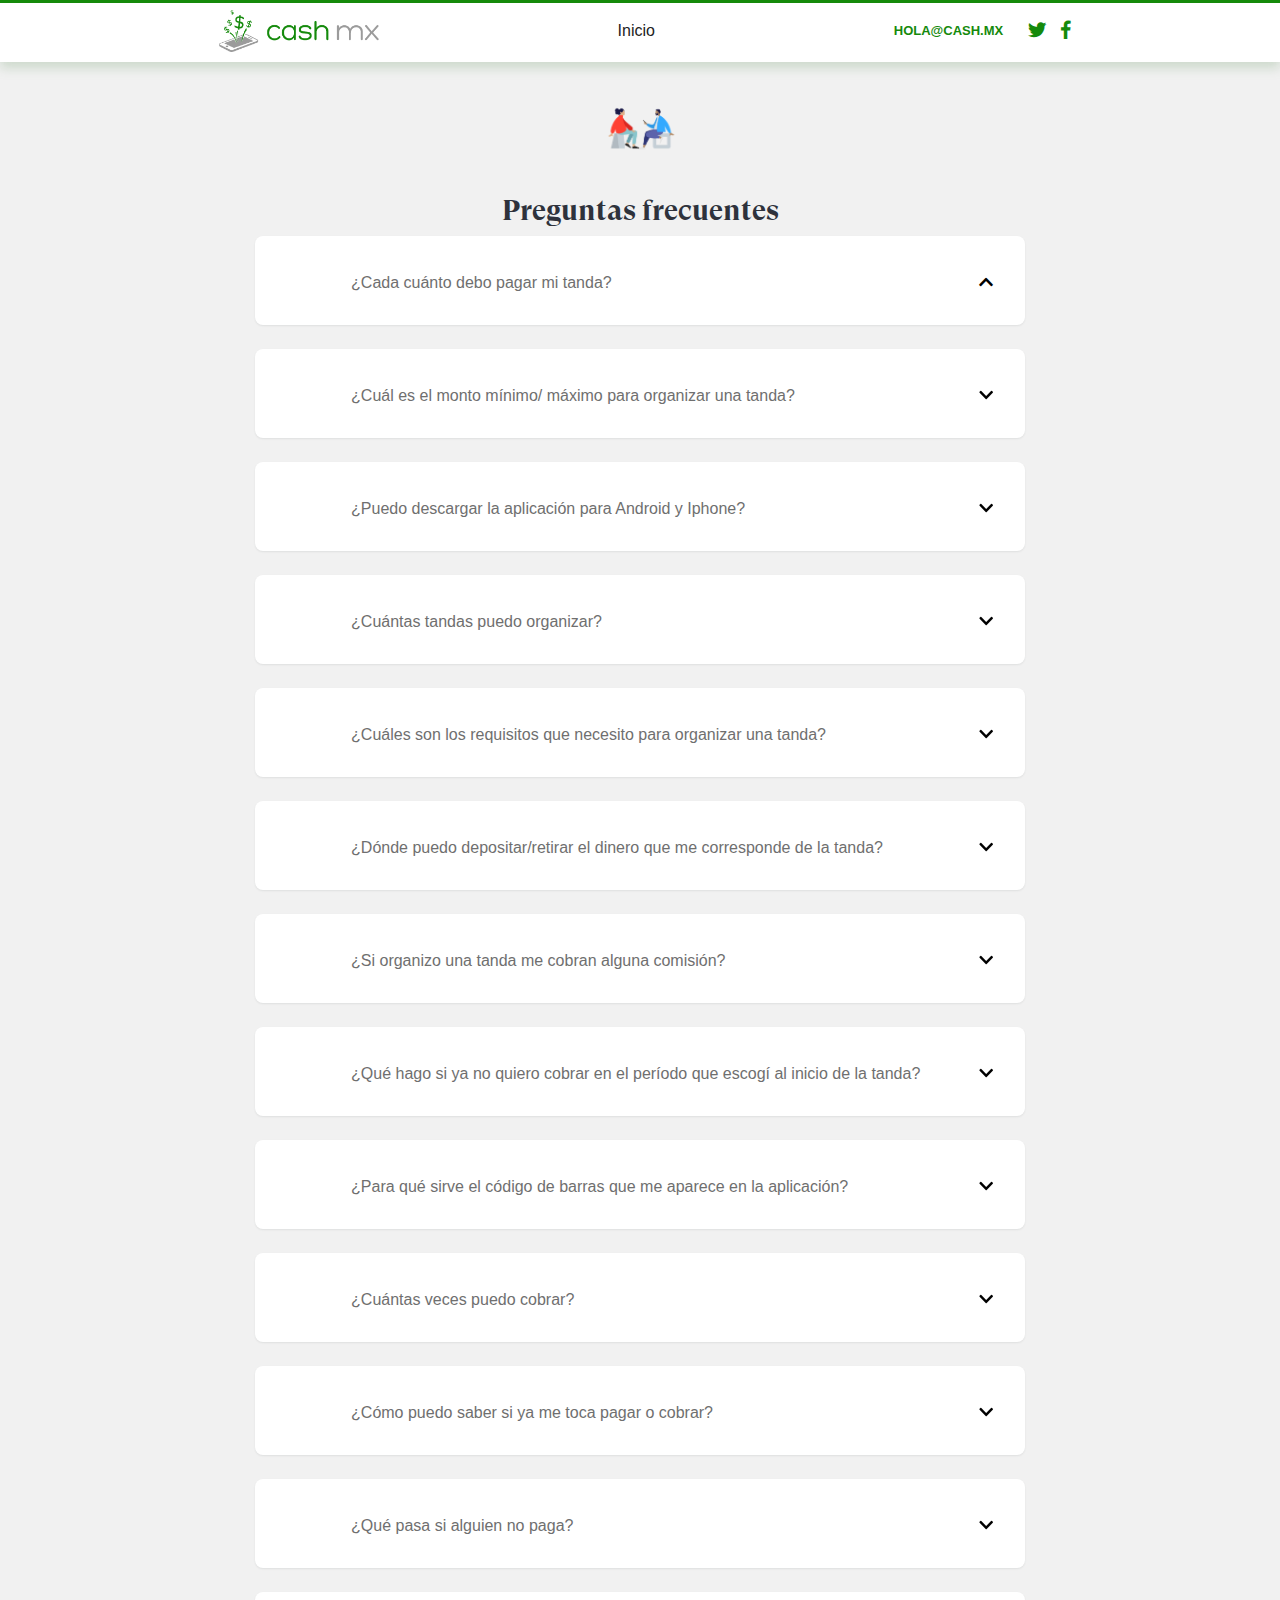
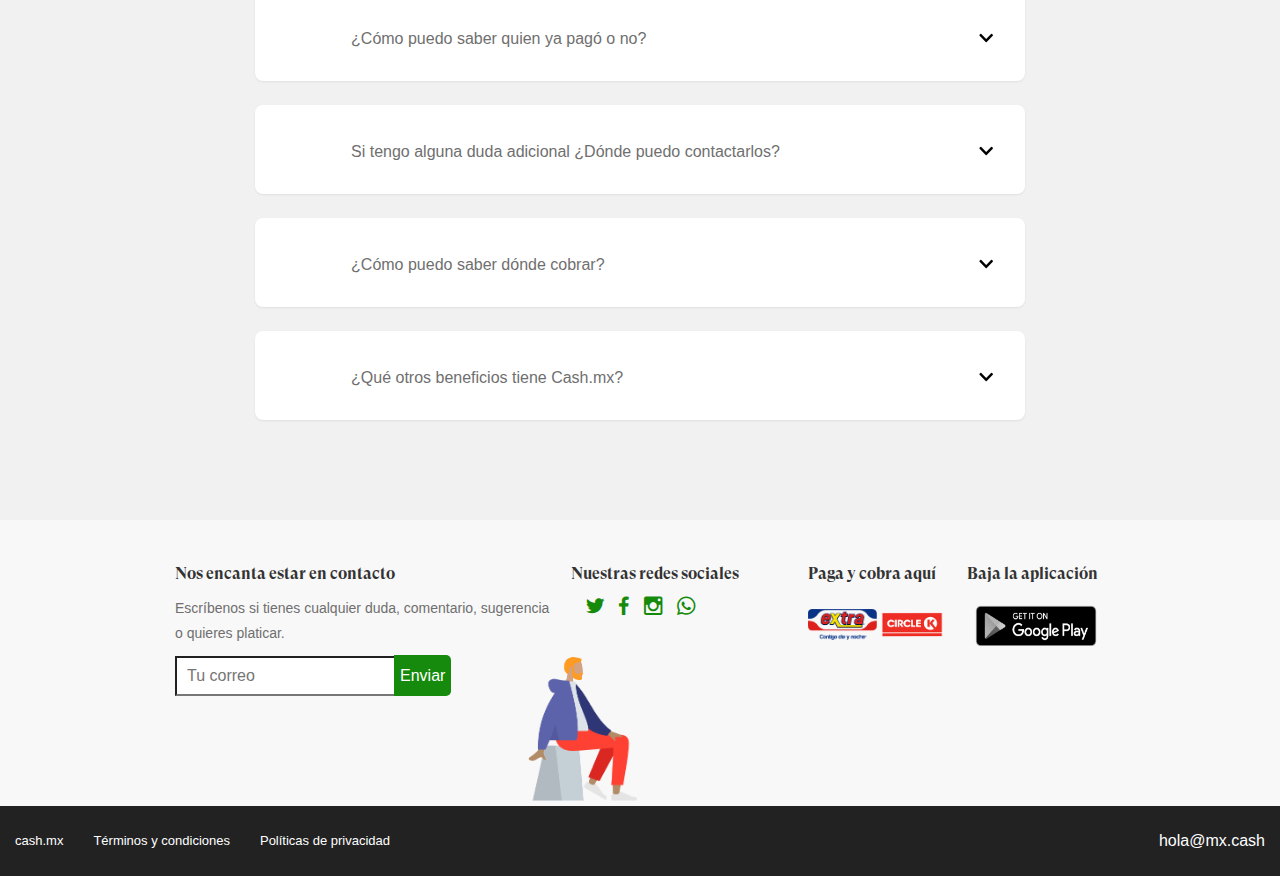
==== faqs.html @ d6054721 "Add FAQS" ====
<!DOCTYPE html>
<!--  This site was created in Webflow. http://www.webflow.com  -->
<!--  Last Published: Tue Oct 22 2019 17:46:49 GMT+0000 (UTC)  -->
<html data-wf-page="5dadfcc1bcdde121b5518901" data-wf-site="5d8e9f50464a911e9c145944">
<head>
  <meta charset="utf-8">
  <title>FAQS</title>
  <meta content="FAQS" property="og:title">
  <meta content="width=device-width, initial-scale=1" name="viewport">
  <meta content="Webflow" name="generator">
  <link href="css/normalize.css" rel="stylesheet" type="text/css">
  <link href="css/webflow.css" rel="stylesheet" type="text/css">
  <link href="css/cash-mx.webflow.css" rel="stylesheet" type="text/css">
  <script src="https://ajax.googleapis.com/ajax/libs/webfont/1.6.26/webfont.js" type="text/javascript"></script>
  <script type="text/javascript">WebFont.load({  google: {    families: ["Open Sans:300,300italic,400,400italic,600,600italic,700,700italic,800,800italic","Montserrat:100,100italic,200,200italic,300,300italic,400,400italic,500,500italic,600,600italic,700,700italic,800,800italic,900,900italic","Lato:100,100italic,300,300italic,400,400italic,700,700italic,900,900italic","Poppins:100,100italic,200,200italic,300,300italic,regular,italic,500,500italic,600,600italic,700,700italic,800,800italic,900,900italic"]  }});</script>
  <!-- [if lt IE 9]><script src="https://cdnjs.cloudflare.com/ajax/libs/html5shiv/3.7.3/html5shiv.min.js" type="text/javascript"></script><![endif] -->
  <script type="text/javascript">!function(o,c){var n=c.documentElement,t=" w-mod-";n.className+=t+"js",("ontouchstart"in o||o.DocumentTouch&&c instanceof DocumentTouch)&&(n.className+=t+"touch")}(window,document);</script>
  <link href="images/favicon.png" rel="shortcut icon" type="image/x-icon">
  <link href="images/webclip.jpg" rel="apple-touch-icon">
  <link rel="stylesheet" href="https://cdnjs.cloudflare.com/ajax/libs/font-awesome/5.8.2/css/all.css">
  <style>
/* According Arrow */
.accordion__item > .accordion-header:after {
  font-family: "Font Awesome 5 Free";
  font-weight: 900;
  font-size: 16px;
  content: "\f077";
  color: #000;
  float: right;
  position: relative;
  display: block;
  top: 2px;
  transition: .3s all;
  transform: rotate(-180deg);
  opacity: 100;
}
.accordion__item.active > .accordion-header:after {
  transform: rotate(0deg);
}
</style>
  <!--  You don't have to copy this  -->
  <link rel="stylesheet" type="text/css" href="https://cdnjs.cloudflare.com/ajax/libs/magnific-popup.js/1.1.0/magnific-popup.min.css">
</head>
<body class="body-2">
  <div data-w-id="d0ff9db2-4c7e-226f-a17c-f1de48cc2902" class="progressbar"></div>
  <div class="div-block-22">
    <div class="sombra"></div>
    <div data-collapse="medium" data-animation="default" data-duration="400" data-easing="ease-out" data-easing2="ease-out" class="navbar-3 w-nav">
      <div class="container-2 w-container">
        <div class="div-block-20"><a href="index.html" class="w-nav-brand"><img src="images/cashmx_logo.png" alt="" class="logo"><img src="images/logo_mobile.svg" alt="" class="image-22"></a>
          <div class="menu-button-2 w-nav-button">
            <div class="icon-2 w-icon-nav-menu"></div>
          </div>
        </div>
        <nav role="navigation" class="nav-menu w-nav-menu"><a href="index.html" class="nav-link-2 w-nav-link">Inicio</a></nav>
        <div class="div-block-19">
          <div class="mail_cash">hola@cash.mx</div><a href="#" class="link-4"><em class="social_navbar"></em></a><a href="#" class="link-3"><em class="social_navbar"></em></a></div>
      </div>
    </div>
  </div>
  <div class="section01 grey-section">
    <div class="section-header-wrapper"><img src="images/amigos.png" width="80" alt="" class="graphicowls-logo">
      <h2 class="section-header">Preguntas frecuentes</h2>
    </div>
    <div class="faq-wrapper-2 w-container">
      <div data-ix="fade-up-1" class="accordion-2 js-accordion">
        <div class="accordion__item js-accordion-item active">
          <div class="accordion-header js-accordion-header"><img src="https://uploads-ssl.webflow.com/5dae0052ae1d9c026bd85ba7/5dae0052ae1d9c0aecd85bbe_discuss-issue.svg" alt="" class="accordion_item-image">
            <h5 class="question-text">¿Cada cuánto debo pagar mi tanda?</h5>
          </div>
          <div data-ix="hide-on-load" class="accordion-body js-accordion-body">
            <div class="accordion-body__contents">Dependiendo el período que elijas ya sea semanal, quincenal o mensual</div>
          </div>
        </div>
        <div class="accordion__item js-accordion-item">
          <div class="accordion-header js-accordion-header"><img src="https://uploads-ssl.webflow.com/5dae0052ae1d9c026bd85ba7/5dae0052ae1d9c0aecd85bbe_discuss-issue.svg" alt="" class="accordion_item-image">
            <h5 class="question-text">¿Cuál es el monto mínimo/ máximo para organizar una tanda?</h5>
          </div>
          <div data-ix="hide-on-load" class="accordion-body js-accordion-body">
            <div class="accordion-body__contents">Las tandas pueden ser desde 50 hasta 1000 pesos por cada aportación de cada persona.</div>
          </div>
        </div>
        <div class="accordion__item js-accordion-item">
          <div class="accordion-header js-accordion-header"><img src="https://uploads-ssl.webflow.com/5dae0052ae1d9c026bd85ba7/5dae0052ae1d9c0aecd85bbe_discuss-issue.svg" alt="" class="accordion_item-image">
            <h5 class="question-text">¿Puedo descargar la aplicación para Android y Iphone?</h5>
          </div>
          <div data-ix="hide-on-load" class="accordion-body js-accordion-body">
            <div class="accordion-body__contents">La aplicación únicamente está disponible para el Sistema operativo Android.</div>
          </div>
        </div>
        <div class="accordion__item js-accordion-item">
          <div class="accordion-header js-accordion-header"><img src="https://uploads-ssl.webflow.com/5dae0052ae1d9c026bd85ba7/5dae0052ae1d9c0aecd85bbe_discuss-issue.svg" alt="" class="accordion_item-image">
            <h5 class="question-text">¿Cuántas tandas puedo organizar?</h5>
          </div>
          <div data-ix="hide-on-load" class="accordion-body js-accordion-body">
            <div class="accordion-body__contents">Cada usuario puede estar activo hasta en 3 tandas al mismo tiempo. Cuando acabes una, puedes empezar otra.</div>
          </div>
        </div>
        <div class="accordion__item js-accordion-item">
          <div class="accordion-header js-accordion-header"><img src="https://uploads-ssl.webflow.com/5dae0052ae1d9c026bd85ba7/5dae0052ae1d9c0aecd85bbe_discuss-issue.svg" alt="" class="accordion_item-image">
            <h5 class="question-text">¿Cuáles son los requisitos que necesito para organizar una tanda?</h5>
          </div>
          <div data-ix="hide-on-load" class="accordion-body js-accordion-body">
            <div class="accordion-body__contents">Tener un teléfono Android inteligente con contraseña y cámara Haber descargado la aplicación.Contar con credencial para votar vigente </div>
          </div>
        </div>
        <div class="accordion__item js-accordion-item">
          <div class="accordion-header js-accordion-header"><img src="https://uploads-ssl.webflow.com/5dae0052ae1d9c026bd85ba7/5dae0052ae1d9c0aecd85bbe_discuss-issue.svg" alt="" class="accordion_item-image">
            <h5 class="question-text">¿Dónde puedo depositar/retirar el dinero que me corresponde de la tanda?</h5>
          </div>
          <div data-ix="hide-on-load" class="accordion-body js-accordion-body">
            <div class="accordion-body__contents">Lo puedes realizar en cualquiera de las tiendas de Circulo K o Extra.</div>
          </div>
        </div>
        <div class="accordion__item js-accordion-item">
          <div class="accordion-header js-accordion-header"><img src="https://uploads-ssl.webflow.com/5dae0052ae1d9c026bd85ba7/5dae0052ae1d9c0aecd85bbe_discuss-issue.svg" alt="" class="accordion_item-image">
            <h5 class="question-text">¿Si organizo una tanda me cobran alguna comisión?</h5>
          </div>
          <div data-ix="hide-on-load" class="accordion-body js-accordion-body">
            <div class="w-layout-grid grid">
              <div><strong>Número de TANDA Organizada a través de CASH. MX</strong> </div>
              <div><strong>Número de Usuarios</strong> <br></div>
              <div><strong>Aportación por Cliente</strong></div>
              <div><strong>Contraprestación SFPT</strong> </div>
              <div class="text-block-5">Primera <br></div>
              <div class="text-block-8">3 hasta 10 personas <br></div>
              <div>$50-$1000 <br></div>
              <div>Gratis <br></div>
              <div>Apartir de la segunda</div>
              <div class="text-block-8">3 hasta 4 personas <br></div>
              <div>$50-$1000 <br></div>
              <div>Gratis <br></div>
              <div> </div>
              <div class="text-block-8">5 hasta 10 personas <br></div>
              <div>$750-$1000 <br></div>
              <div>0.75% <br></div>
              <div> </div>
              <div class="text-block-8">5 hasta 10 personas <br></div>
              <div>$250-$700  <br></div>
              <div>1% <br></div>
              <div> </div>
              <div class="text-block-8">5 hasta 10 personas <br></div>
              <div>$50-$200 <br></div>
              <div>1.50% <br></div>
            </div>
          </div>
        </div>
        <div class="accordion__item js-accordion-item">
          <div class="accordion-header js-accordion-header"><img src="https://uploads-ssl.webflow.com/5dae0052ae1d9c026bd85ba7/5dae0052ae1d9c0aecd85bbe_discuss-issue.svg" alt="" class="accordion_item-image">
            <h5 class="question-text">¿Qué hago si ya no quiero cobrar en el período que escogí al inicio de la tanda?</h5>
          </div>
          <div data-ix="hide-on-load" class="accordion-body js-accordion-body">
            <div class="accordion-body__contents">No te preocupes, puedes pedir un intercambio de periodos entre los participantes de tu tanda.</div>
          </div>
        </div>
        <div class="accordion__item js-accordion-item">
          <div class="accordion-header js-accordion-header"><img src="https://uploads-ssl.webflow.com/5dae0052ae1d9c026bd85ba7/5dae0052ae1d9c0aecd85bbe_discuss-issue.svg" alt="" class="accordion_item-image">
            <h5 class="question-text">¿Para qué sirve el código de barras que me aparece en la aplicación?</h5>
          </div>
          <div data-ix="hide-on-load" class="accordion-body js-accordion-body">
            <div class="accordion-body__contents">Ese código lo tienes que presentar en las sucursales de las Tiendas Circulo K o Extra, para que puedas cobrar o depositar a la tanda ya que de lo contrario no podremos registrar la operación.</div>
          </div>
        </div>
        <div class="accordion__item js-accordion-item">
          <div class="accordion-header js-accordion-header"><img src="https://uploads-ssl.webflow.com/5dae0052ae1d9c026bd85ba7/5dae0052ae1d9c0aecd85bbe_discuss-issue.svg" alt="" class="accordion_item-image">
            <h5 class="question-text">¿Cuántas veces puedo cobrar?</h5>
          </div>
          <div data-ix="hide-on-load" class="accordion-body js-accordion-body">
            <div class="accordion-body__contents">El código de barras que te proporcionamos solamente puede ser cobrado una vez.</div>
          </div>
        </div>
        <div class="accordion__item js-accordion-item">
          <div class="accordion-header js-accordion-header"><img src="https://uploads-ssl.webflow.com/5dae0052ae1d9c026bd85ba7/5dae0052ae1d9c0aecd85bbe_discuss-issue.svg" alt="" class="accordion_item-image">
            <h5 class="question-text">¿Cómo puedo saber si ya me toca pagar o cobrar?</h5>
          </div>
          <div data-ix="hide-on-load" class="accordion-body js-accordion-body">
            <div class="accordion-body__contents">La aplicación te enviará una notificación cada vez que te toque pagar o cobrar y además te llegará un mensaje de texto como recordatorio al número de teléfono que registraste con nosotros.</div>
          </div>
        </div>
        <div class="accordion__item js-accordion-item">
          <div class="accordion-header js-accordion-header"><img src="https://uploads-ssl.webflow.com/5dae0052ae1d9c026bd85ba7/5dae0052ae1d9c0aecd85bbe_discuss-issue.svg" alt="" class="accordion_item-image">
            <h5 class="question-text">¿Qué pasa si alguien no paga?</h5>
          </div>
          <div data-ix="hide-on-load" class="accordion-body js-accordion-body">
            <div class="accordion-body__contents">Como en una tanda tradicional, el tandero/organizador debe realizar el pago y después cobrarle a la persona directamente</div>
          </div>
        </div>
        <div class="accordion__item js-accordion-item">
          <div class="accordion-header js-accordion-header"><img src="https://uploads-ssl.webflow.com/5dae0052ae1d9c026bd85ba7/5dae0052ae1d9c0aecd85bbe_discuss-issue.svg" alt="" class="accordion_item-image">
            <h5 class="question-text">¿Cómo puedo saber quien ya pagó o no?</h5>
          </div>
          <div data-ix="hide-on-load" class="accordion-body js-accordion-body">
            <div class="accordion-body__contents">Dentro de la aplicación hay una ventana en donde puedes ver el estatus de cada uno de los participantes. </div>
          </div>
        </div>
        <div class="accordion__item js-accordion-item">
          <div class="accordion-header js-accordion-header"><img src="https://uploads-ssl.webflow.com/5dae0052ae1d9c026bd85ba7/5dae0052ae1d9c0aecd85bbe_discuss-issue.svg" alt="" class="accordion_item-image">
            <h5 class="question-text">Si tengo alguna duda adicional ¿Dónde puedo contactarlos?</h5>
          </div>
          <div data-ix="hide-on-load" class="accordion-body js-accordion-body">
            <div class="accordion-body__contents">Puedes escribirnos un correo a <a href="mailto:hola@mx.cash">hola@mx.cash</a></div>
          </div>
        </div>
        <div class="accordion__item js-accordion-item">
          <div class="accordion-header js-accordion-header"><img src="https://uploads-ssl.webflow.com/5dae0052ae1d9c026bd85ba7/5dae0052ae1d9c0aecd85bbe_discuss-issue.svg" alt="" class="accordion_item-image">
            <h5 class="question-text">¿Cómo puedo saber dónde cobrar?</h5>
          </div>
          <div data-ix="hide-on-load" class="accordion-body js-accordion-body">
            <div class="accordion-body__contents">Dentro de tu aplicación te damos la opción de localizar la tienda Círculo K o Extra más cercana a tu ubicación.</div>
          </div>
        </div>
        <div class="accordion__item js-accordion-item">
          <div class="accordion-header js-accordion-header"><img src="https://uploads-ssl.webflow.com/5dae0052ae1d9c026bd85ba7/5dae0052ae1d9c0aecd85bbe_discuss-issue.svg" alt="" class="accordion_item-image">
            <h5 class="question-text">¿Qué otros beneficios tiene Cash.mx?</h5>
          </div>
          <div data-ix="hide-on-load" class="accordion-body js-accordion-body">
            <div class="accordion-body__contents">A través de cash tienes juegos y misiones para hacer las tandas más divertidas, tienes una sección para aprender sobre finanzas y resolver tus deudas y puedes generar una calificación de buen uso.</div>
          </div>
        </div>
      </div>
    </div>
  </div>
  <div class="section-2"><img src="images/sentado.png" alt="" class="image-25">
    <div class="div-block-15">
      <div class="columns-5 w-row">
        <div class="column-15 w-col w-col-5 w-col-stack">
          <h4>Nos encanta estar en contacto</h4>
          <div class="text-block-3 grey_text">Escríbenos si tienes cualquier duda, comentario, sugerencia o quieres platicar.</div>
          <div class="form-block margin_auto w-form">
            <form id="email-form" name="email-form" data-name="Email Form" class="form"><input type="text" class="text-field w-input" maxlength="256" name="name-2" data-name="Name 2" placeholder="tu correo" id="name-2"><input type="submit" value="Enviar" data-wait="Please wait..." class="submit-button w-button"></form>
            <div class="w-form-done">
              <div>Thank you! Your submission has been received!</div>
            </div>
            <div class="w-form-fail">
              <div>Oops! Something went wrong while submitting the form.</div>
            </div>
          </div>
          <div class="html-embed w-embed">
            <form method="post" action="https://formbucket.com/f/buk_UvKdYqu8DCJ24txii3dFoazu">
              <input type="email" name="email" placeholder="Tu correo" required="">
              <input class="button" type="submit" value="Enviar">
            </form>
            <style>
button, input[type="submit"], input[type="reset"] {
-webkit-appearance: none;
	background: none;
	color: inherit;
	border: none;
	font: inherit;
	outline: inherit;
}
input[type="email"] {
-webkit-appearance: none;
    height: 40px;
    margin: 10px 0;
    padding-left: 10px;
}
form {
    display: flex !important;
    align-items: center;
}
form .button {
    height: 41px;
    width: 72px;
    margin-left: -4px;
    color: white;
    background: #158a0c;
    border-bottom-right-radius: 5px;
    border-top-right-radius: 5px;
}
</style>
          </div>
        </div>
        <div class="w-col w-col-3 w-col-stack">
          <h4>Nuestras redes sociales</h4><a href="https://twitter.com/cashmx1" class="link-4"><em class="social_navbar"></em></a><a href="https://www.facebook.com/Cashmx-1754180261332788/" class="link-3"><em class="social_navbar"></em></a><a href="https://www.instagram.com/cash.mx/" class="link-3"><em class="social_navbar"></em></a><a href="https://api.whatsapp.com/send?phone=525526741644" class="link-3"><em class="social_navbar"></em></a></div>
        <div class="w-col w-col-2 w-col-stack">
          <h4>Paga y cobra aquí</h4>
          <div class="div-block-14">
            <div class="pagaycobra"><img src="images/component-10.png" alt="" class="image-30"></div>
            <div class="pagaycobra"><img src="images/component-11.png" alt=""></div>
          </div>
        </div>
        <div class="w-col w-col-2 w-col-stack">
          <h4>Baja la aplicación</h4><img src="images/en_badge_web_generic.png" srcset="images/en_badge_web_generic-p-500.png 500w, images/en_badge_web_generic.png 646w" sizes="(max-width: 479px) 100vw, (max-width: 991px) 155.03125px, 138.328125px" alt="" class="image-3"></div>
      </div>
    </div>
    <div class="div-block-10">
      <div class="div-block-8">
        <div class="text-block-2 bottombar">cash.mx</div>
        <a href="terminos-y-condiciones.html" class="link-block w-inline-block">
          <div class="text-block-11">Términos y condiciones</div>
        </a>
        <a href="politicas-de-privacidad.html" class="link-block w-inline-block">
          <div class="text-block-11">Políticas de privacidad</div>
        </a>
      </div>
      <div class="div-block-9">
        <div class="bottombar"><a href="mailto:hola@mx.cash" class="white_font">hola@mx.cash</a></div>
      </div>
    </div>
  </div>
  <script src="https://d3e54v103j8qbb.cloudfront.net/js/jquery-3.4.1.min.220afd743d.js" type="text/javascript" integrity="sha256-CSXorXvZcTkaix6Yvo6HppcZGetbYMGWSFlBw8HfCJo=" crossorigin="anonymous"></script>
  <script src="js/webflow.js" type="text/javascript"></script>
  <!-- [if lte IE 9]><script src="https://cdnjs.cloudflare.com/ajax/libs/placeholders/3.0.2/placeholders.min.js"></script><![endif] -->
  <script>
var accordion = (function(){
  var $accordion = $('.js-accordion');
  var $accordion_header = $accordion.find('.js-accordion-header');
  var $accordion_item = $('.js-accordion-item');
  // default settings 
  var settings = {
    // animation speed
    speed: 400,
    // close all other accordion items if true
    oneOpen: false
  };
  return {
    // pass configurable object literal
    init: function($settings) {
      $accordion_header.on('click', function() {
        accordion.toggle($(this));
      });
      $.extend(settings, $settings); 
      // ensure only one accordion is active if oneOpen is true
      if(settings.oneOpen && $('.js-accordion-item.active').length > 1) {
        $('.js-accordion-item.active:not(:first)').removeClass('active');
      }
      // reveal the active accordion bodies
      $('.js-accordion-item.active').find('> .js-accordion-body').show();
    },
    toggle: function($this) {
      if(settings.oneOpen && $this[0] != $this.closest('.js-accordion').find('> .js-accordion-item.active > .js-accordion-header')[0]) {
        $this.closest('.js-accordion')
               .find('> .js-accordion-item') 
               .removeClass('active')
               .find('.js-accordion-body')
               .slideUp()
      }
      // show/hide the clicked accordion item
      $this.closest('.js-accordion-item').toggleClass('active');
      $this.next().stop().slideToggle(settings.speed);
    }
  }
})();
$(document).ready(function(){
  accordion.init({ speed: 300, oneOpen: true });
});
</script>
  <!--  You don't have to copy this  -->
  <script type="text/javascript" src="https://cdnjs.cloudflare.com/ajax/libs/magnific-popup.js/1.1.0/jquery.magnific-popup.min.js"></script>
  <script>
$('.video').magnificPopup({
	type: 'iframe'        
});
</script>
</body>
</html>
---- css/webflow.css ----
@font-face {
  font-family: 'webflow-icons';
  src: url("[data-uri]") format('truetype');
  font-weight: normal;
  font-style: normal;
}
[class^="w-icon-"],
[class*=" w-icon-"] {
  /* use !important to prevent issues with browser extensions that change fonts */
  font-family: 'webflow-icons' !important;
  speak: none;
  font-style: normal;
  font-weight: normal;
  font-variant: normal;
  text-transform: none;
  line-height: 1;
  /* Better Font Rendering =========== */
  -webkit-font-smoothing: antialiased;
  -moz-osx-font-smoothing: grayscale;
}
.w-icon-slider-right:before {
  content: "\e600";
}
.w-icon-slider-left:before {
  content: "\e601";
}
.w-icon-nav-menu:before {
  content: "\e602";
}
.w-icon-arrow-down:before,
.w-icon-dropdown-toggle:before {
  content: "\e603";
}
.w-icon-file-upload-remove:before {
  content: "\e900";
}
.w-icon-file-upload-icon:before {
  content: "\e903";
}
* {
  -webkit-box-sizing: border-box;
  -moz-box-sizing: border-box;
  box-sizing: border-box;
}
html {
  height: 100%;
}
body {
  margin: 0;
  min-height: 100%;
  background-color: #fff;
  font-family: Arial, sans-serif;
  font-size: 14px;
  line-height: 20px;
  color: #333;
}
img {
  max-width: 100%;
  vertical-align: middle;
  display: inline-block;
}
html.w-mod-touch * {
  background-attachment: scroll !important;
}
.w-block {
  display: block;
}
.w-inline-block {
  max-width: 100%;
  display: inline-block;
}
.w-clearfix:before,
.w-clearfix:after {
  content: " ";
  display: table;
  grid-column-start: 1;
  grid-row-start: 1;
  grid-column-end: 2;
  grid-row-end: 2;
}
.w-clearfix:after {
  clear: both;
}
.w-hidden {
  display: none;
}
.w-button {
  display: inline-block;
  padding: 9px 15px;
  background-color: #3898EC;
  color: white;
  border: 0;
  line-height: inherit;
  text-decoration: none;
  cursor: pointer;
  border-radius: 0;
}
input.w-button {
  -webkit-appearance: button;
}
html[data-w-dynpage] [data-w-cloak] {
  color: transparent !important;
}
.w-webflow-badge,
.w-webflow-badge * {
  position: static;
  left: auto;
  top: auto;
  right: auto;
  bottom: auto;
  z-index: auto;
  display: block;
  visibility: visible;
  overflow: visible;
  overflow-x: visible;
  overflow-y: visible;
  box-sizing: border-box;
  width: auto;
  height: auto;
  max-height: none;
  max-width: none;
  min-height: 0;
  min-width: 0;
  margin: 0;
  padding: 0;
  float: none;
  clear: none;
  border: 0 none transparent;
  border-radius: 0;
  background: none;
  background-image: none;
  background-position: 0% 0%;
  background-size: auto auto;
  background-repeat: repeat;
  background-origin: padding-box;
  background-clip: border-box;
  background-attachment: scroll;
  background-color: transparent;
  box-shadow: none;
  opacity: 1.0;
  transform: none;
  transition: none;
  direction: ltr;
  font-family: inherit;
  font-weight: inherit;
  color: inherit;
  font-size: inherit;
  line-height: inherit;
  font-style: inherit;
  font-variant: inherit;
  text-align: inherit;
  letter-spacing: inherit;
  text-decoration: inherit;
  text-indent: 0;
  text-transform: inherit;
  list-style-type: disc;
  text-shadow: none;
  font-smoothing: auto;
  vertical-align: baseline;
  cursor: inherit;
  white-space: inherit;
  word-break: normal;
  word-spacing: normal;
  word-wrap: normal;
}
.w-webflow-badge {
  position: fixed !important;
  display: inline-block !important;
  visibility: visible !important;
  opacity: 1 !important;
  z-index: 2147483647 !important;
  top: auto !important;
  right: 12px !important;
  bottom: 12px !important;
  left: auto !important;
  color: #AAADB0 !important;
  background-color: #fff !important;
  border-radius: 3px !important;
  padding: 6px 8px 6px 6px !important;
  font-size: 12px !important;
  opacity: 1.0 !important;
  line-height: 14px !important;
  text-decoration: none !important;
  transform: none !important;
  margin: 0 !important;
  width: auto !important;
  height: auto !important;
  overflow: visible !important;
  white-space: nowrap;
  box-shadow: 0 0 0 1px rgba(0, 0, 0, 0.1), 0px 1px 3px rgba(0, 0, 0, 0.1);
  cursor: pointer;
}
.w-webflow-badge > img {
  display: inline-block !important;
  visibility: visible !important;
  opacity: 1 !important;
  vertical-align: middle !important;
}
h1,
h2,
h3,
h4,
h5,
h6 {
  font-weight: bold;
  margin-bottom: 10px;
}
h1 {
  font-size: 38px;
  line-height: 44px;
  margin-top: 20px;
}
h2 {
  font-size: 32px;
  line-height: 36px;
  margin-top: 20px;
}
h3 {
  font-size: 24px;
  line-height: 30px;
  margin-top: 20px;
}
h4 {
  font-size: 18px;
  line-height: 24px;
  margin-top: 10px;
}
h5 {
  font-size: 14px;
  line-height: 20px;
  margin-top: 10px;
}
h6 {
  font-size: 12px;
  line-height: 18px;
  margin-top: 10px;
}
p {
  margin-top: 0;
  margin-bottom: 10px;
}
blockquote {
  margin: 0 0 10px 0;
  padding: 10px 20px;
  border-left: 5px solid #E2E2E2;
  font-size: 18px;
  line-height: 22px;
}
figure {
  margin: 0;
  margin-bottom: 10px;
}
figcaption {
  margin-top: 5px;
  text-align: center;
}
ul,
ol {
  margin-top: 0px;
  margin-bottom: 10px;
  padding-left: 40px;
}
.w-list-unstyled {
  padding-left: 0;
  list-style: none;
}
.w-embed:before,
.w-embed:after {
  content: " ";
  display: table;
  grid-column-start: 1;
  grid-row-start: 1;
  grid-column-end: 2;
  grid-row-end: 2;
}
.w-embed:after {
  clear: both;
}
.w-video {
  width: 100%;
  position: relative;
  padding: 0;
}
.w-video iframe,
.w-video object,
.w-video embed {
  position: absolute;
  top: 0;
  left: 0;
  width: 100%;
  height: 100%;
}
fieldset {
  padding: 0;
  margin: 0;
  border: 0;
}
button,
html input[type="button"],
input[type="reset"] {
  border: 0;
  cursor: pointer;
  -webkit-appearance: button;
}
.w-form {
  margin: 0 0 15px;
}
.w-form-done {
  display: none;
  padding: 20px;
  text-align: center;
  background-color: #dddddd;
}
.w-form-fail {
  display: none;
  margin-top: 10px;
  padding: 10px;
  background-color: #ffdede;
}
label {
  display: block;
  margin-bottom: 5px;
  font-weight: bold;
}
.w-input,
.w-select {
  display: block;
  width: 100%;
  height: 38px;
  padding: 8px 12px;
  margin-bottom: 10px;
  font-size: 14px;
  line-height: 1.428571429;
  color: #333333;
  vertical-align: middle;
  background-color: #ffffff;
  border: 1px solid #cccccc;
}
.w-input:-moz-placeholder,
.w-select:-moz-placeholder {
  color: #999;
}
.w-input::-moz-placeholder,
.w-select::-moz-placeholder {
  color: #999;
  opacity: 1;
}
.w-input:-ms-input-placeholder,
.w-select:-ms-input-placeholder {
  color: #999;
}
.w-input::-webkit-input-placeholder,
.w-select::-webkit-input-placeholder {
  color: #999;
}
.w-input:focus,
.w-select:focus {
  border-color: #3898EC;
  outline: 0;
}
.w-input[disabled],
.w-select[disabled],
.w-input[readonly],
.w-select[readonly],
fieldset[disabled] .w-input,
fieldset[disabled] .w-select {
  cursor: not-allowed;
  background-color: #eeeeee;
}
textarea.w-input,
textarea.w-select {
  height: auto;
}
.w-select {
  background-color: #f3f3f3;
}
.w-select[multiple] {
  height: auto;
}
.w-form-label {
  display: inline-block;
  cursor: pointer;
  font-weight: normal;
  margin-bottom: 0px;
}
.w-radio {
  display: block;
  margin-bottom: 5px;
  padding-left: 20px;
}
.w-radio:before,
.w-radio:after {
  content: " ";
  display: table;
  grid-column-start: 1;
  grid-row-start: 1;
  grid-column-end: 2;
  grid-row-end: 2;
}
.w-radio:after {
  clear: both;
}
.w-radio-input {
  margin: 4px 0 0;
  margin-top: 1px \9;
  line-height: normal;
  float: left;
  margin-left: -20px;
}
.w-radio-input {
  margin-top: 3px;
}
.w-file-upload {
  display: block;
  margin-bottom: 10px;
}
.w-file-upload-input {
  width: 0.1px;
  height: 0.1px;
  opacity: 0;
  overflow: hidden;
  position: absolute;
  z-index: -100;
}
.w-file-upload-default,
.w-file-upload-uploading,
.w-file-upload-success {
  display: inline-block;
  color: #333333;
}
.w-file-upload-error {
  display: block;
  margin-top: 10px;
}
.w-file-upload-default.w-hidden,
.w-file-upload-uploading.w-hidden,
.w-file-upload-error.w-hidden,
.w-file-upload-success.w-hidden {
  display: none;
}
.w-file-upload-uploading-btn {
  display: flex;
  font-size: 14px;
  font-weight: normal;
  cursor: pointer;
  margin: 0;
  padding: 8px 12px;
  border: 1px solid #cccccc;
  background-color: #fafafa;
}
.w-file-upload-file {
  display: flex;
  flex-grow: 1;
  justify-content: space-between;
  margin: 0;
  padding: 8px 9px 8px 11px;
  border: 1px solid #cccccc;
  background-color: #fafafa;
}
.w-file-upload-file-name {
  font-size: 14px;
  font-weight: normal;
  display: block;
}
.w-file-remove-link {
  margin-top: 3px;
  margin-left: 10px;
  width: auto;
  height: auto;
  padding: 3px;
  display: block;
  cursor: pointer;
}
.w-icon-file-upload-remove {
  margin: auto;
  font-size: 10px;
}
.w-file-upload-error-msg {
  display: inline-block;
  color: #ea384c;
  padding: 2px 0;
}
.w-file-upload-info {
  display: inline-block;
  line-height: 38px;
  padding: 0 12px;
}
.w-file-upload-label {
  display: inline-block;
  font-size: 14px;
  font-weight: normal;
  cursor: pointer;
  margin: 0;
  padding: 8px 12px;
  border: 1px solid #cccccc;
  background-color: #fafafa;
}
.w-icon-file-upload-icon,
.w-icon-file-upload-uploading {
  display: inline-block;
  margin-right: 8px;
  width: 20px;
}
.w-icon-file-upload-uploading {
  height: 20px;
}
.w-container {
  margin-left: auto;
  margin-right: auto;
  max-width: 940px;
}
.w-container:before,
.w-container:after {
  content: " ";
  display: table;
  grid-column-start: 1;
  grid-row-start: 1;
  grid-column-end: 2;
  grid-row-end: 2;
}
.w-container:after {
  clear: both;
}
.w-container .w-row {
  margin-left: -10px;
  margin-right: -10px;
}
.w-row:before,
.w-row:after {
  content: " ";
  display: table;
  grid-column-start: 1;
  grid-row-start: 1;
  grid-column-end: 2;
  grid-row-end: 2;
}
.w-row:after {
  clear: both;
}
.w-row .w-row {
  margin-left: 0;
  margin-right: 0;
}
.w-col {
  position: relative;
  float: left;
  width: 100%;
  min-height: 1px;
  padding-left: 10px;
  padding-right: 10px;
}
.w-col .w-col {
  padding-left: 0;
  padding-right: 0;
}
.w-col-1 {
  width: 8.33333333%;
}
.w-col-2 {
  width: 16.66666667%;
}
.w-col-3 {
  width: 25%;
}
.w-col-4 {
  width: 33.33333333%;
}
.w-col-5 {
  width: 41.66666667%;
}
.w-col-6 {
  width: 50%;
}
.w-col-7 {
  width: 58.33333333%;
}
.w-col-8 {
  width: 66.66666667%;
}
.w-col-9 {
  width: 75%;
}
.w-col-10 {
  width: 83.33333333%;
}
.w-col-11 {
  width: 91.66666667%;
}
.w-col-12 {
  width: 100%;
}
.w-hidden-main {
  display: none !important;
}
@media screen and (max-width: 991px) {
  .w-container {
    max-width: 728px;
  }
  .w-hidden-main {
    display: inherit !important;
  }
  .w-hidden-medium {
    display: none !important;
  }
  .w-col-medium-1 {
    width: 8.33333333%;
  }
  .w-col-medium-2 {
    width: 16.66666667%;
  }
  .w-col-medium-3 {
    width: 25%;
  }
  .w-col-medium-4 {
    width: 33.33333333%;
  }
  .w-col-medium-5 {
    width: 41.66666667%;
  }
  .w-col-medium-6 {
    width: 50%;
  }
  .w-col-medium-7 {
    width: 58.33333333%;
  }
  .w-col-medium-8 {
    width: 66.66666667%;
  }
  .w-col-medium-9 {
    width: 75%;
  }
  .w-col-medium-10 {
    width: 83.33333333%;
  }
  .w-col-medium-11 {
    width: 91.66666667%;
  }
  .w-col-medium-12 {
    width: 100%;
  }
  .w-col-stack {
    width: 100%;
    left: auto;
    right: auto;
  }
}
@media screen and (max-width: 767px) {
  .w-hidden-main {
    display: inherit !important;
  }
  .w-hidden-medium {
    display: inherit !important;
  }
  .w-hidden-small {
    display: none !important;
  }
  .w-row,
  .w-container .w-row {
    margin-left: 0;
    margin-right: 0;
  }
  .w-col {
    width: 100%;
    left: auto;
    right: auto;
  }
  .w-col-small-1 {
    width: 8.33333333%;
  }
  .w-col-small-2 {
    width: 16.66666667%;
  }
  .w-col-small-3 {
    width: 25%;
  }
  .w-col-small-4 {
    width: 33.33333333%;
  }
  .w-col-small-5 {
    width: 41.66666667%;
  }
  .w-col-small-6 {
    width: 50%;
  }
  .w-col-small-7 {
    width: 58.33333333%;
  }
  .w-col-small-8 {
    width: 66.66666667%;
  }
  .w-col-small-9 {
    width: 75%;
  }
  .w-col-small-10 {
    width: 83.33333333%;
  }
  .w-col-small-11 {
    width: 91.66666667%;
  }
  .w-col-small-12 {
    width: 100%;
  }
}
@media screen and (max-width: 479px) {
  .w-container {
    max-width: none;
  }
  .w-hidden-main {
    display: inherit !important;
  }
  .w-hidden-medium {
    display: inherit !important;
  }
  .w-hidden-small {
    display: inherit !important;
  }
  .w-hidden-tiny {
    display: none !important;
  }
  .w-col {
    width: 100%;
  }
  .w-col-tiny-1 {
    width: 8.33333333%;
  }
  .w-col-tiny-2 {
    width: 16.66666667%;
  }
  .w-col-tiny-3 {
    width: 25%;
  }
  .w-col-tiny-4 {
    width: 33.33333333%;
  }
  .w-col-tiny-5 {
    width: 41.66666667%;
  }
  .w-col-tiny-6 {
    width: 50%;
  }
  .w-col-tiny-7 {
    width: 58.33333333%;
  }
  .w-col-tiny-8 {
    width: 66.66666667%;
  }
  .w-col-tiny-9 {
    width: 75%;
  }
  .w-col-tiny-10 {
    width: 83.33333333%;
  }
  .w-col-tiny-11 {
    width: 91.66666667%;
  }
  .w-col-tiny-12 {
    width: 100%;
  }
}
.w-widget {
  position: relative;
}
.w-widget-map {
  width: 100%;
  height: 400px;
}
.w-widget-map label {
  width: auto;
  display: inline;
}
.w-widget-map img {
  max-width: inherit;
}
.w-widget-map .gm-style-iw {
  text-align: center;
}
.w-widget-map .gm-style-iw > button {
  display: none !important;
}
.w-widget-twitter {
  overflow: hidden;
}
.w-widget-twitter-count-shim {
  display: inline-block;
  vertical-align: top;
  position: relative;
  width: 28px;
  height: 20px;
  text-align: center;
  background: white;
  border: #758696 solid 1px;
  border-radius: 3px;
}
.w-widget-twitter-count-shim * {
  pointer-events: none;
  -webkit-user-select: none;
  -moz-user-select: none;
  -ms-user-select: none;
  user-select: none;
}
.w-widget-twitter-count-shim .w-widget-twitter-count-inner {
  position: relative;
  font-size: 15px;
  line-height: 12px;
  text-align: center;
  color: #999;
  font-family: serif;
}
.w-widget-twitter-count-shim .w-widget-twitter-count-clear {
  position: relative;
  display: block;
}
.w-widget-twitter-count-shim.w--large {
  width: 36px;
  height: 28px;
  margin-left: 7px;
}
.w-widget-twitter-count-shim.w--large .w-widget-twitter-count-inner {
  font-size: 18px;
  line-height: 18px;
}
.w-widget-twitter-count-shim:not(.w--vertical) {
  margin-left: 5px;
  margin-right: 8px;
}
.w-widget-twitter-count-shim:not(.w--vertical).w--large {
  margin-left: 6px;
}
.w-widget-twitter-count-shim:not(.w--vertical):before,
.w-widget-twitter-count-shim:not(.w--vertical):after {
  top: 50%;
  left: 0;
  border: solid transparent;
  content: " ";
  height: 0;
  width: 0;
  position: absolute;
  pointer-events: none;
}
.w-widget-twitter-count-shim:not(.w--vertical):before {
  border-color: rgba(117, 134, 150, 0);
  border-right-color: #5d6c7b;
  border-width: 4px;
  margin-left: -9px;
  margin-top: -4px;
}
.w-widget-twitter-count-shim:not(.w--vertical).w--large:before {
  border-width: 5px;
  margin-left: -10px;
  margin-top: -5px;
}
.w-widget-twitter-count-shim:not(.w--vertical):after {
  border-color: rgba(255, 255, 255, 0);
  border-right-color: white;
  border-width: 4px;
  margin-left: -8px;
  margin-top: -4px;
}
.w-widget-twitter-count-shim:not(.w--vertical).w--large:after {
  border-width: 5px;
  margin-left: -9px;
  margin-top: -5px;
}
.w-widget-twitter-count-shim.w--vertical {
  width: 61px;
  height: 33px;
  margin-bottom: 8px;
}
.w-widget-twitter-count-shim.w--vertical:before,
.w-widget-twitter-count-shim.w--vertical:after {
  top: 100%;
  left: 50%;
  border: solid transparent;
  content: " ";
  height: 0;
  width: 0;
  position: absolute;
  pointer-events: none;
}
.w-widget-twitter-count-shim.w--vertical:before {
  border-color: rgba(117, 134, 150, 0);
  border-top-color: #5d6c7b;
  border-width: 5px;
  margin-left: -5px;
}
.w-widget-twitter-count-shim.w--vertical:after {
  border-color: rgba(255, 255, 255, 0);
  border-top-color: white;
  border-width: 4px;
  margin-left: -4px;
}
.w-widget-twitter-count-shim.w--vertical .w-widget-twitter-count-inner {
  font-size: 18px;
  line-height: 22px;
}
.w-widget-twitter-count-shim.w--vertical.w--large {
  width: 76px;
}
.w-widget-gplus {
  overflow: hidden;
}
.w-background-video {
  position: relative;
  overflow: hidden;
  height: 500px;
  color: white;
}
.w-background-video > video {
  background-size: cover;
  background-position: 50% 50%;
  position: absolute;
  margin: auto;
  width: 100%;
  height: 100%;
  object-fit: cover;
  z-index: -100;
}
.w-background-video > video::-webkit-media-controls-start-playback-button {
  display: none !important;
  -webkit-appearance: none;
}
.w-slider {
  position: relative;
  height: 300px;
  text-align: center;
  background: #dddddd;
  clear: both;
  -webkit-tap-highlight-color: rgba(0, 0, 0, 0);
  tap-highlight-color: rgba(0, 0, 0, 0);
}
.w-slider-mask {
  position: relative;
  display: block;
  overflow: hidden;
  z-index: 1;
  left: 0;
  right: 0;
  height: 100%;
  white-space: nowrap;
}
.w-slide {
  position: relative;
  display: inline-block;
  vertical-align: top;
  width: 100%;
  height: 100%;
  white-space: normal;
  text-align: left;
}
.w-slider-nav {
  position: absolute;
  z-index: 2;
  top: auto;
  right: 0;
  bottom: 0;
  left: 0;
  margin: auto;
  padding-top: 10px;
  height: 40px;
  text-align: center;
  -webkit-tap-highlight-color: rgba(0, 0, 0, 0);
  tap-highlight-color: rgba(0, 0, 0, 0);
}
.w-slider-nav.w-round > div {
  border-radius: 100%;
}
.w-slider-nav.w-num > div {
  width: auto;
  height: auto;
  padding: 0.2em 0.5em;
  font-size: inherit;
  line-height: inherit;
}
.w-slider-nav.w-shadow > div {
  box-shadow: 0 0 3px rgba(51, 51, 51, 0.4);
}
.w-slider-nav-invert {
  color: #fff;
}
.w-slider-nav-invert > div {
  background-color: rgba(34, 34, 34, 0.4);
}
.w-slider-nav-invert > div.w-active {
  background-color: #222;
}
.w-slider-dot {
  position: relative;
  display: inline-block;
  width: 1em;
  height: 1em;
  background-color: rgba(255, 255, 255, 0.4);
  cursor: pointer;
  margin: 0 3px 0.5em;
  transition: background-color 100ms, color 100ms;
}
.w-slider-dot.w-active {
  background-color: #fff;
}
.w-slider-arrow-left,
.w-slider-arrow-right {
  position: absolute;
  width: 80px;
  top: 0;
  right: 0;
  bottom: 0;
  left: 0;
  margin: auto;
  cursor: pointer;
  overflow: hidden;
  color: white;
  font-size: 40px;
  -webkit-tap-highlight-color: rgba(0, 0, 0, 0);
  tap-highlight-color: rgba(0, 0, 0, 0);
  -webkit-user-select: none;
  -moz-user-select: none;
  -ms-user-select: none;
  user-select: none;
}
.w-slider-arrow-left [class^="w-icon-"],
.w-slider-arrow-right [class^="w-icon-"],
.w-slider-arrow-left [class*=" w-icon-"],
.w-slider-arrow-right [class*=" w-icon-"] {
  position: absolute;
}
.w-slider-arrow-left {
  z-index: 3;
  right: auto;
}
.w-slider-arrow-right {
  z-index: 4;
  left: auto;
}
.w-icon-slider-left,
.w-icon-slider-right {
  top: 0;
  right: 0;
  bottom: 0;
  left: 0;
  margin: auto;
  width: 1em;
  height: 1em;
}
.w-dropdown {
  display: inline-block;
  position: relative;
  text-align: left;
  margin-left: auto;
  margin-right: auto;
  z-index: 900;
}
.w-dropdown-btn,
.w-dropdown-toggle,
.w-dropdown-link {
  position: relative;
  vertical-align: top;
  text-decoration: none;
  color: #222222;
  padding: 20px;
  text-align: left;
  margin-left: auto;
  margin-right: auto;
  white-space: nowrap;
}
.w-dropdown-toggle {
  -webkit-user-select: none;
  -moz-user-select: none;
  -ms-user-select: none;
  user-select: none;
  display: inline-block;
  cursor: pointer;
  padding-right: 40px;
}
.w-icon-dropdown-toggle {
  position: absolute;
  top: 0;
  right: 0;
  bottom: 0;
  margin: auto;
  margin-right: 20px;
  width: 1em;
  height: 1em;
}
.w-dropdown-list {
  position: absolute;
  background: #dddddd;
  display: none;
  min-width: 100%;
}
.w-dropdown-list.w--open {
  display: block;
}
.w-dropdown-link {
  padding: 10px 20px;
  display: block;
  color: #222222;
}
.w-dropdown-link.w--current {
  color: #0082f3;
}
.w-nav[data-collapse="all"] .w-dropdown,
.w-nav[data-collapse="all"] .w-dropdown-toggle {
  display: block;
}
.w-nav[data-collapse="all"] .w-dropdown-list {
  position: static;
}
@media screen and (max-width: 991px) {
  .w-nav[data-collapse="medium"] .w-dropdown,
  .w-nav[data-collapse="medium"] .w-dropdown-toggle {
    display: block;
  }
  .w-nav[data-collapse="medium"] .w-dropdown-list {
    position: static;
  }
}
@media screen and (max-width: 767px) {
  .w-nav[data-collapse="small"] .w-dropdown,
  .w-nav[data-collapse="small"] .w-dropdown-toggle {
    display: block;
  }
  .w-nav[data-collapse="small"] .w-dropdown-list {
    position: static;
  }
  .w-nav-brand {
    padding-left: 10px;
  }
}
@media screen and (max-width: 479px) {
  .w-nav[data-collapse="tiny"] .w-dropdown,
  .w-nav[data-collapse="tiny"] .w-dropdown-toggle {
    display: block;
  }
  .w-nav[data-collapse="tiny"] .w-dropdown-list {
    position: static;
  }
}
/**
 * ## Note
 * Safari (on both iOS and OS X) does not handle viewport units (vh, vw) well.
 * For example percentage units do not work on descendants of elements that
 * have any dimensions expressed in viewport units. It also doesn’t handle them at
 * all in `calc()`.
 */
/**
 * Wrapper around all lightbox elements
 *
 * 1. Since the lightbox can receive focus, IE also gives it an outline.
 * 2. Fixes flickering on Chrome when a transition is in progress
 *    underneath the lightbox.
 */
.w-lightbox-backdrop {
  color: #000;
  cursor: auto;
  font-family: serif;
  font-size: medium;
  font-style: normal;
  font-variant: normal;
  font-weight: normal;
  letter-spacing: normal;
  line-height: normal;
  list-style: disc;
  text-align: start;
  text-indent: 0;
  text-shadow: none;
  text-transform: none;
  visibility: visible;
  white-space: normal;
  word-break: normal;
  word-spacing: normal;
  word-wrap: normal;
  position: fixed;
  top: 0;
  right: 0;
  bottom: 0;
  left: 0;
  color: #fff;
  font-family: "Helvetica Neue", Helvetica, Ubuntu, "Segoe UI", Verdana, sans-serif;
  font-size: 17px;
  line-height: 1.2;
  font-weight: 300;
  text-align: center;
  background: rgba(0, 0, 0, 0.9);
  z-index: 2000;
  outline: 0;
  /* 1 */
  opacity: 0;
  -webkit-user-select: none;
  -moz-user-select: none;
  -ms-user-select: none;
  -webkit-tap-highlight-color: transparent;
  -webkit-transform: translate(0, 0);
  /* 2 */
}
/**
 * Neat trick to bind the rubberband effect to our canvas instead of the whole
 * document on iOS. It also prevents a bug that causes the document underneath to scroll.
 */
.w-lightbox-backdrop,
.w-lightbox-container {
  height: 100%;
  overflow: auto;
  -webkit-overflow-scrolling: touch;
}
.w-lightbox-content {
  position: relative;
  height: 100vh;
  overflow: hidden;
}
.w-lightbox-view {
  position: absolute;
  width: 100vw;
  height: 100vh;
  opacity: 0;
}
.w-lightbox-view:before {
  content: "";
  height: 100vh;
}
/* .w-lightbox-content */
.w-lightbox-group,
.w-lightbox-group .w-lightbox-view,
.w-lightbox-group .w-lightbox-view:before {
  height: 86vh;
}
.w-lightbox-frame,
.w-lightbox-view:before {
  display: inline-block;
  vertical-align: middle;
}
/*
 * 1. Remove default margin set by user-agent on the <figure> element.
 */
.w-lightbox-figure {
  position: relative;
  margin: 0;
  /* 1 */
}
.w-lightbox-group .w-lightbox-figure {
  cursor: pointer;
}
/**
 * IE adds image dimensions as width and height attributes on the IMG tag,
 * but we need both width and height to be set to auto to enable scaling.
 */
.w-lightbox-img {
  width: auto;
  height: auto;
  max-width: none;
}
/**
 * 1. Reset if style is set by user on "All Images"
 */
.w-lightbox-image {
  display: block;
  float: none;
  /* 1 */
  max-width: 100vw;
  max-height: 100vh;
}
.w-lightbox-group .w-lightbox-image {
  max-height: 86vh;
}
.w-lightbox-caption {
  position: absolute;
  right: 0;
  bottom: 0;
  left: 0;
  padding: .5em 1em;
  background: rgba(0, 0, 0, 0.4);
  text-align: left;
  text-overflow: ellipsis;
  white-space: nowrap;
  overflow: hidden;
}
.w-lightbox-embed {
  position: absolute;
  top: 0;
  right: 0;
  bottom: 0;
  left: 0;
  width: 100%;
  height: 100%;
}
.w-lightbox-control {
  position: absolute;
  top: 0;
  width: 4em;
  background-size: 24px;
  background-repeat: no-repeat;
  background-position: center;
  cursor: pointer;
  -webkit-transition: all .3s;
  transition: all .3s;
}
.w-lightbox-left {
  display: none;
  bottom: 0;
  left: 0;
  /* <svg xmlns="http://www.w3.org/2000/svg" viewBox="-20 0 24 40" width="24" height="40"><g transform="rotate(45)"><path d="m0 0h5v23h23v5h-28z" opacity=".4"/><path d="m1 1h3v23h23v3h-26z" fill="#fff"/></g></svg> */
  background-image: url("[data-uri]");
}
.w-lightbox-right {
  display: none;
  right: 0;
  bottom: 0;
  /* <svg xmlns="http://www.w3.org/2000/svg" viewBox="-4 0 24 40" width="24" height="40"><g transform="rotate(45)"><path d="m0-0h28v28h-5v-23h-23z" opacity=".4"/><path d="m1 1h26v26h-3v-23h-23z" fill="#fff"/></g></svg> */
  background-image: url("[data-uri]");
}
/*
 * Without specifying the with and height inside the SVG, all versions of IE render the icon too small.
 * The bug does not seem to manifest itself if the elements are tall enough such as the above arrows.
 * (http://stackoverflow.com/questions/16092114/background-size-differs-in-internet-explorer)
 */
.w-lightbox-close {
  right: 0;
  height: 2.6em;
  /* <svg xmlns="http://www.w3.org/2000/svg" viewBox="-4 0 18 17" width="18" height="17"><g transform="rotate(45)"><path d="m0 0h7v-7h5v7h7v5h-7v7h-5v-7h-7z" opacity=".4"/><path d="m1 1h7v-7h3v7h7v3h-7v7h-3v-7h-7z" fill="#fff"/></g></svg> */
  background-image: url("[data-uri]");
  background-size: 18px;
}
/**
 * 1. All IE versions add extra space at the bottom without this.
 */
.w-lightbox-strip {
  position: absolute;
  bottom: 0;
  left: 0;
  right: 0;
  padding: 0 1vh;
  line-height: 0;
  /* 1 */
  white-space: nowrap;
  overflow-x: auto;
  overflow-y: hidden;
}
/*
 * 1. We use content-box to avoid having to do `width: calc(10vh + 2vw)`
 *    which doesn’t work in Safari anyway.
 * 2. Chrome renders images pixelated when switching to GPU. Making sure
 *    the parent is also rendered on the GPU (by setting translate3d for
 *    example) fixes this behavior.
 */
.w-lightbox-item {
  display: inline-block;
  width: 10vh;
  padding: 2vh 1vh;
  box-sizing: content-box;
  /* 1 */
  cursor: pointer;
  -webkit-transform: translate3d(0, 0, 0);
  /* 2 */
}
.w-lightbox-active {
  opacity: .3;
}
.w-lightbox-thumbnail {
  position: relative;
  height: 10vh;
  background: #222;
  overflow: hidden;
}
.w-lightbox-thumbnail-image {
  position: absolute;
  top: 0;
  left: 0;
}
.w-lightbox-thumbnail .w-lightbox-tall {
  top: 50%;
  width: 100%;
  -webkit-transform: translate(0, -50%);
  -ms-transform: translate(0, -50%);
  transform: translate(0, -50%);
}
.w-lightbox-thumbnail .w-lightbox-wide {
  left: 50%;
  height: 100%;
  -webkit-transform: translate(-50%, 0);
  -ms-transform: translate(-50%, 0);
  transform: translate(-50%, 0);
}
/*
 * Spinner
 *
 * Absolute pixel values are used to avoid rounding errors that would cause
 * the white spinning element to be misaligned with the track.
 */
.w-lightbox-spinner {
  position: absolute;
  top: 50%;
  left: 50%;
  box-sizing: border-box;
  width: 40px;
  height: 40px;
  margin-top: -20px;
  margin-left: -20px;
  border: 5px solid rgba(0, 0, 0, 0.4);
  border-radius: 50%;
  -webkit-animation: spin .8s infinite linear;
  animation: spin .8s infinite linear;
}
.w-lightbox-spinner:after {
  content: "";
  position: absolute;
  top: -4px;
  right: -4px;
  bottom: -4px;
  left: -4px;
  border: 3px solid transparent;
  border-bottom-color: #fff;
  border-radius: 50%;
}
/*
 * Utility classes
 */
.w-lightbox-hide {
  display: none;
}
.w-lightbox-noscroll {
  overflow: hidden;
}
@media (min-width: 768px) {
  .w-lightbox-content {
    height: 96vh;
    margin-top: 2vh;
  }
  .w-lightbox-view,
  .w-lightbox-view:before {
    height: 96vh;
  }
  /* .w-lightbox-content */
  .w-lightbox-group,
  .w-lightbox-group .w-lightbox-view,
  .w-lightbox-group .w-lightbox-view:before {
    height: 84vh;
  }
  .w-lightbox-image {
    max-width: 96vw;
    max-height: 96vh;
  }
  .w-lightbox-group .w-lightbox-image {
    max-width: 82.3vw;
    max-height: 84vh;
  }
  .w-lightbox-left,
  .w-lightbox-right {
    display: block;
    opacity: .5;
  }
  .w-lightbox-close {
    opacity: .8;
  }
  .w-lightbox-control:hover {
    opacity: 1;
  }
}
.w-lightbox-inactive,
.w-lightbox-inactive:hover {
  opacity: 0;
}
.w-richtext:before,
.w-richtext:after {
  content: " ";
  display: table;
  grid-column-start: 1;
  grid-row-start: 1;
  grid-column-end: 2;
  grid-row-end: 2;
}
.w-richtext:after {
  clear: both;
}
.w-richtext[contenteditable="true"]:before,
.w-richtext[contenteditable="true"]:after {
  white-space: initial;
}
.w-richtext ol,
.w-richtext ul {
  overflow: hidden;
}
.w-richtext .w-richtext-figure-selected.w-richtext-figure-type-video div:after,
.w-richtext .w-richtext-figure-selected[data-rt-type="video"] div:after {
  outline: 2px solid #2895f7;
}
.w-richtext .w-richtext-figure-selected.w-richtext-figure-type-image div,
.w-richtext .w-richtext-figure-selected[data-rt-type="image"] div {
  outline: 2px solid #2895f7;
}
.w-richtext figure.w-richtext-figure-type-video > div:after,
.w-richtext figure[data-rt-type="video"] > div:after {
  content: '';
  position: absolute;
  display: none;
  left: 0;
  top: 0;
  right: 0;
  bottom: 0;
}
.w-richtext figure {
  position: relative;
  max-width: 60%;
}
.w-richtext figure > div:before {
  cursor: default!important;
}
.w-richtext figure img {
  width: 100%;
}
.w-richtext figure figcaption.w-richtext-figcaption-placeholder {
  opacity: 0.6;
}
.w-richtext figure div {
  /* fix incorrectly sized selection border in the data manager */
  font-size: 0px;
  color: transparent;
}
.w-richtext figure.w-richtext-figure-type-image,
.w-richtext figure[data-rt-type="image"] {
  display: table;
}
.w-richtext figure.w-richtext-figure-type-image > div,
.w-richtext figure[data-rt-type="image"] > div {
  display: inline-block;
}
.w-richtext figure.w-richtext-figure-type-image > figcaption,
.w-richtext figure[data-rt-type="image"] > figcaption {
  display: table-caption;
  caption-side: bottom;
}
.w-richtext figure.w-richtext-figure-type-video,
.w-richtext figure[data-rt-type="video"] {
  width: 60%;
  height: 0;
}
.w-richtext figure.w-richtext-figure-type-video iframe,
.w-richtext figure[data-rt-type="video"] iframe {
  position: absolute;
  top: 0;
  left: 0;
  width: 100%;
  height: 100%;
}
.w-richtext figure.w-richtext-figure-type-video > div,
.w-richtext figure[data-rt-type="video"] > div {
  width: 100%;
}
.w-richtext figure.w-richtext-align-center {
  margin-right: auto;
  margin-left: auto;
  clear: both;
}
.w-richtext figure.w-richtext-align-center.w-richtext-figure-type-image > div,
.w-richtext figure.w-richtext-align-center[data-rt-type="image"] > div {
  max-width: 100%;
}
.w-richtext figure.w-richtext-align-normal {
  clear: both;
}
.w-richtext figure.w-richtext-align-fullwidth {
  width: 100%;
  max-width: 100%;
  text-align: center;
  clear: both;
  display: block;
  margin-right: auto;
  margin-left: auto;
}
.w-richtext figure.w-richtext-align-fullwidth > div {
  display: inline-block;
  /* padding-bottom is used for aspect ratios in video figures
      we want the div to inherit that so hover/selection borders in the designer-canvas
      fit right*/
  padding-bottom: inherit;
}
.w-richtext figure.w-richtext-align-fullwidth > figcaption {
  display: block;
}
.w-richtext figure.w-richtext-align-floatleft {
  float: left;
  margin-right: 15px;
  clear: none;
}
.w-richtext figure.w-richtext-align-floatright {
  float: right;
  margin-left: 15px;
  clear: none;
}
.w-nav {
  position: relative;
  background: #dddddd;
  z-index: 1000;
}
.w-nav:before,
.w-nav:after {
  content: " ";
  display: table;
  grid-column-start: 1;
  grid-row-start: 1;
  grid-column-end: 2;
  grid-row-end: 2;
}
.w-nav:after {
  clear: both;
}
.w-nav-brand {
  position: relative;
  float: left;
  text-decoration: none;
  color: #333333;
}
.w-nav-link {
  position: relative;
  display: inline-block;
  vertical-align: top;
  text-decoration: none;
  color: #222222;
  padding: 20px;
  text-align: left;
  margin-left: auto;
  margin-right: auto;
}
.w-nav-link.w--current {
  color: #0082f3;
}
.w-nav-menu {
  position: relative;
  float: right;
}
.w--nav-menu-open {
  display: block !important;
  position: absolute;
  top: 100%;
  left: 0;
  right: 0;
  background: #C8C8C8;
  text-align: center;
  overflow: visible;
  min-width: 200px;
}
.w--nav-link-open {
  display: block;
  position: relative;
}
.w-nav-overlay {
  position: absolute;
  overflow: hidden;
  display: none;
  top: 100%;
  left: 0;
  right: 0;
  width: 100%;
}
.w-nav-overlay .w--nav-menu-open {
  top: 0;
}
.w-nav[data-animation="over-left"] .w-nav-overlay {
  width: auto;
}
.w-nav[data-animation="over-left"] .w-nav-overlay,
.w-nav[data-animation="over-left"] .w--nav-menu-open {
  right: auto;
  z-index: 1;
  top: 0;
}
.w-nav[data-animation="over-right"] .w-nav-overlay {
  width: auto;
}
.w-nav[data-animation="over-right"] .w-nav-overlay,
.w-nav[data-animation="over-right"] .w--nav-menu-open {
  left: auto;
  z-index: 1;
  top: 0;
}
.w-nav-button {
  position: relative;
  float: right;
  padding: 18px;
  font-size: 24px;
  display: none;
  cursor: pointer;
  -webkit-tap-highlight-color: rgba(0, 0, 0, 0);
  tap-highlight-color: rgba(0, 0, 0, 0);
  -webkit-user-select: none;
  -moz-user-select: none;
  -ms-user-select: none;
  user-select: none;
}
.w-nav-button.w--open {
  background-color: #C8C8C8;
  color: white;
}
.w-nav[data-collapse="all"] .w-nav-menu {
  display: none;
}
.w-nav[data-collapse="all"] .w-nav-button {
  display: block;
}
@media screen and (max-width: 991px) {
  .w-nav[data-collapse="medium"] .w-nav-menu {
    display: none;
  }
  .w-nav[data-collapse="medium"] .w-nav-button {
    display: block;
  }
}
@media screen and (max-width: 767px) {
  .w-nav[data-collapse="small"] .w-nav-menu {
    display: none;
  }
  .w-nav[data-collapse="small"] .w-nav-button {
    display: block;
  }
  .w-nav-brand {
    padding-left: 10px;
  }
}
@media screen and (max-width: 479px) {
  .w-nav[data-collapse="tiny"] .w-nav-menu {
    display: none;
  }
  .w-nav[data-collapse="tiny"] .w-nav-button {
    display: block;
  }
}
.w-tabs {
  position: relative;
}
.w-tabs:before,
.w-tabs:after {
  content: " ";
  display: table;
  grid-column-start: 1;
  grid-row-start: 1;
  grid-column-end: 2;
  grid-row-end: 2;
}
.w-tabs:after {
  clear: both;
}
.w-tab-menu {
  position: relative;
}
.w-tab-link {
  position: relative;
  display: inline-block;
  vertical-align: top;
  text-decoration: none;
  padding: 9px 30px;
  text-align: left;
  cursor: pointer;
  color: #222222;
  background-color: #dddddd;
}
.w-tab-link.w--current {
  background-color: #C8C8C8;
}
.w-tab-content {
  position: relative;
  display: block;
  overflow: hidden;
}
.w-tab-pane {
  position: relative;
  display: none;
}
.w--tab-active {
  display: block;
}
@media screen and (max-width: 479px) {
  .w-tab-link {
    display: block;
  }
}
.w-ix-emptyfix:after {
  content: "";
}
@keyframes spin {
  0% {
    transform: rotate(0deg);
  }
  100% {
    transform: rotate(360deg);
  }
}
.w-dyn-empty {
  padding: 10px;
  background-color: #dddddd;
}
.w-dyn-hide {
  display: none !important;
}
.w-dyn-bind-empty {
  display: none !important;
}
.w-condition-invisible {
  display: none !important;
}
---- css/cash-mx.webflow.css ----
.w-embed-youtubevideo {
  width: 100%;
  position: relative;
  padding-bottom: 0px;
  padding-left: 0px;
  padding-right: 0px;
  background-image: url('https://d3e54v103j8qbb.cloudfront.net/static/youtube-placeholder.2b05e7d68d.svg');
  background-size: cover;
  background-position: 50% 50%;
}

.w-embed-youtubevideo:empty {
  min-height: 75px;
  padding-bottom: 56.25%;
}

.w-layout-grid {
  display: -ms-grid;
  display: grid;
  grid-auto-columns: 1fr;
  -ms-grid-columns: 1fr 1fr;
  grid-template-columns: 1fr 1fr;
  -ms-grid-rows: auto auto;
  grid-template-rows: auto auto;
  grid-row-gap: 16px;
  grid-column-gap: 16px;
}

body {
  font-family: Arial, 'Helvetica Neue', Helvetica, sans-serif;
  color: #333;
  font-size: 14px;
  line-height: 20px;
}

h1 {
  margin-top: 20px;
  margin-bottom: 10px;
  font-family: 'Gt super display', sans-serif;
  font-size: 38px;
  line-height: 44px;
  font-weight: 700;
}

h2 {
  margin-top: 20px;
  margin-bottom: 10px;
  font-family: 'Gt super display', sans-serif;
  font-size: 29px;
  line-height: 36px;
  font-weight: 700;
}

h3 {
  margin-top: 20px;
  margin-bottom: 10px;
  font-family: 'Gt super display', sans-serif;
  font-size: 24px;
  line-height: 30px;
  font-weight: 700;
}

h4 {
  margin-top: 10px;
  margin-bottom: 10px;
  font-family: 'Gt super display', sans-serif;
  font-size: 16px;
  line-height: 24px;
  font-weight: 700;
}

h5 {
  margin-top: 10px;
  margin-bottom: 10px;
  font-family: Poppins, sans-serif;
  color: #6f6f6f;
  font-size: 18px;
  line-height: 20px;
  font-weight: 400;
}

a {
  color: #158a0c;
  text-decoration: none;
}

a.w--current {
  color: #158a0b;
}

em {
  font-style: italic;
}

.div-block-4 {
  width: 60px;
}

.div-block-4.benficios_icono {
  display: -webkit-box;
  display: -webkit-flex;
  display: -ms-flexbox;
  display: flex;
  width: 120px;
  margin-right: 18px;
  -webkit-box-pack: end;
  -webkit-justify-content: flex-end;
  -ms-flex-pack: end;
  justify-content: flex-end;
  -webkit-box-align: start;
  -webkit-align-items: flex-start;
  -ms-flex-align: start;
  align-items: flex-start;
}

.column {
  display: block;
  margin-top: 0px;
  padding-top: 30px;
  padding-right: 30px;
  padding-left: 0px;
  -webkit-justify-content: space-around;
  -ms-flex-pack: distribute;
  justify-content: space-around;
  -webkit-box-align: center;
  -webkit-align-items: center;
  -ms-flex-align: center;
  align-items: center;
}

.column-2 {
  display: -webkit-box;
  display: -webkit-flex;
  display: -ms-flexbox;
  display: flex;
  margin-top: 30px;
  padding-right: 30px;
  padding-left: 0px;
  -webkit-box-pack: justify;
  -webkit-justify-content: space-between;
  -ms-flex-pack: justify;
  justify-content: space-between;
  -webkit-box-align: center;
  -webkit-align-items: center;
  -ms-flex-align: center;
  align-items: center;
}

.column-3 {
  display: -webkit-box;
  display: -webkit-flex;
  display: -ms-flexbox;
  display: flex;
  -webkit-justify-content: space-around;
  -ms-flex-pack: distribute;
  justify-content: space-around;
  -webkit-box-align: center;
  -webkit-align-items: center;
  -ms-flex-align: center;
  align-items: center;
}

.column-3.beneficios_mar {
  margin-top: 30px;
  padding-right: 30px;
  padding-left: 0px;
  -webkit-justify-content: space-around;
  -ms-flex-pack: distribute;
  justify-content: space-around;
}

.columns {
  display: block;
  margin: 60px 0px 0px;
  -webkit-flex-wrap: nowrap;
  -ms-flex-wrap: nowrap;
  flex-wrap: nowrap;
  -webkit-box-align: stretch;
  -webkit-align-items: stretch;
  -ms-flex-align: stretch;
  align-items: stretch;
  -webkit-align-content: flex-end;
  -ms-flex-line-pack: end;
  align-content: flex-end;
}

.columns-2 {
  margin-top: 30px;
  margin-bottom: 30px;
}

.container {
  display: block;
  -webkit-box-orient: vertical;
  -webkit-box-direction: normal;
  -webkit-flex-direction: column;
  -ms-flex-direction: column;
  flex-direction: column;
}

.heading {
  text-align: center;
}

.heading-2 {
  font-style: normal;
  text-align: left;
}

.heading-2.text-center {
  text-align: center;
}

.column-7 {
  display: -webkit-box;
  display: -webkit-flex;
  display: -ms-flexbox;
  display: flex;
  margin: 60px auto;
  -webkit-box-orient: horizontal;
  -webkit-box-direction: normal;
  -webkit-flex-direction: row;
  -ms-flex-direction: row;
  flex-direction: row;
  -webkit-flex-wrap: wrap;
  -ms-flex-wrap: wrap;
  flex-wrap: wrap;
}

.column-7.reverse_flex {
  display: -webkit-box;
  display: -webkit-flex;
  display: -ms-flexbox;
  display: flex;
  margin-top: 140px;
  margin-right: 0px;
  margin-left: 0px;
  -webkit-box-orient: horizontal;
  -webkit-box-direction: reverse;
  -webkit-flex-direction: row-reverse;
  -ms-flex-direction: row-reverse;
  flex-direction: row-reverse;
}

.div-block-6 {
  display: -webkit-box;
  display: -webkit-flex;
  display: -ms-flexbox;
  display: flex;
}

.div-block-6.pasos_text {
  width: 410px;
  margin-top: 13px;
}

.column-4 {
  display: block;
  -webkit-box-orient: vertical;
  -webkit-box-direction: normal;
  -webkit-flex-direction: column;
  -ms-flex-direction: column;
  flex-direction: column;
  -webkit-box-pack: center;
  -webkit-justify-content: center;
  -ms-flex-pack: center;
  justify-content: center;
  -webkit-box-align: end;
  -webkit-align-items: flex-end;
  -ms-flex-align: end;
  align-items: flex-end;
  -webkit-box-flex: 0;
  -webkit-flex: 0 auto;
  -ms-flex: 0 auto;
  flex: 0 auto;
}

.heading-3 {
  text-align: left;
}

.column-5 {
  display: -webkit-box;
  display: -webkit-flex;
  display: -ms-flexbox;
  display: flex;
  margin-top: 30px;
  -webkit-box-pack: center;
  -webkit-justify-content: center;
  -ms-flex-pack: center;
  justify-content: center;
  -webkit-box-align: center;
  -webkit-align-items: center;
  -ms-flex-align: center;
  align-items: center;
  text-align: left;
}

.columns-4 {
  display: -webkit-box;
  display: -webkit-flex;
  display: -ms-flexbox;
  display: flex;
  -webkit-flex-wrap: wrap;
  -ms-flex-wrap: wrap;
  flex-wrap: wrap;
}

.div-block-7 {
  display: -webkit-box;
  display: -webkit-flex;
  display: -ms-flexbox;
  display: flex;
  margin-top: 30px;
  -webkit-box-pack: justify;
  -webkit-justify-content: space-between;
  -ms-flex-pack: justify;
  justify-content: space-between;
  -webkit-flex-wrap: wrap;
  -ms-flex-wrap: wrap;
  flex-wrap: wrap;
  -webkit-box-align: center;
  -webkit-align-items: center;
  -ms-flex-align: center;
  align-items: center;
}

.footer {
  position: relative;
  z-index: -1;
  display: block;
  margin: 0px;
  padding: 60px 0px 0px;
  -webkit-box-pack: justify;
  -webkit-justify-content: space-between;
  -ms-flex-pack: justify;
  justify-content: space-between;
  background-color: #f0f0f0;
}

.div-block-8 {
  display: -webkit-box;
  display: -webkit-flex;
  display: -ms-flexbox;
  display: flex;
  padding-top: 0px;
  -webkit-box-align: center;
  -webkit-align-items: center;
  -ms-flex-align: center;
  align-items: center;
  font-size: 13px;
}

.div-block-9 {
  display: -webkit-box;
  display: -webkit-flex;
  display: -ms-flexbox;
  display: flex;
  min-width: 0px;
  -webkit-box-align: center;
  -webkit-align-items: center;
  -ms-flex-align: center;
  align-items: center;
  color: #fff;
}

.mail_cash {
  margin-right: 10px;
  margin-left: 10px;
  font-family: Poppins, sans-serif;
  color: #158a0c;
  font-size: 13px;
  font-weight: 700;
  text-transform: uppercase;
}

.feature {
  display: -webkit-box;
  display: -webkit-flex;
  display: -ms-flexbox;
  display: flex;
  -webkit-box-pack: justify;
  -webkit-justify-content: space-between;
  -ms-flex-pack: justify;
  justify-content: space-between;
}

.num_step {
  display: -webkit-box;
  display: -webkit-flex;
  display: -ms-flexbox;
  display: flex;
  padding-right: 15px;
  -webkit-box-align: start;
  -webkit-align-items: flex-start;
  -ms-flex-align: start;
  align-items: flex-start;
  line-height: 7px;
}

.num_step.blue_text {
  color: #284491;
}

.section {
  margin-top: 40px;
  margin-bottom: 40px;
  padding: 30px 16px;
}

.section.hero {
  position: static;
  z-index: 1;
  margin-top: 0vw;
  margin-bottom: 0vw;
  padding: 7vw 16px 5vw;
  background-color: #e8fff9;
  line-height: 20px;
}

.section.bg_blue {
  padding-bottom: 60px;
  background-color: #e8f4ff;
}

.section.alianzas_section {
  margin-top: 0px;
  margin-bottom: 30px;
  padding-top: 0px;
}

.div-block-10 {
  display: -webkit-box;
  display: -webkit-flex;
  display: -ms-flexbox;
  display: flex;
  -webkit-box-pack: justify;
  -webkit-justify-content: space-between;
  -ms-flex-pack: justify;
  justify-content: space-between;
  background-color: #222;
}

.progressbar {
  position: fixed;
  z-index: 5;
  width: 100%;
  height: 3px;
  background-color: #158a0b;
  -webkit-transform-origin: 0% 50%;
  -ms-transform-origin: 0% 50%;
  transform-origin: 0% 50%;
  color: #212121;
}

.logo {
  width: 160px;
  max-width: none;
  margin: 10px;
}

.body {
  overflow: visible;
  font-family: Poppins, sans-serif;
  font-size: 15px;
  line-height: 25px;
  font-weight: 400;
}

.grey_text {
  width: 100%;
  color: #6f6f6f;
  line-height: 25px;
}

.form {
  display: -webkit-box;
  display: -webkit-flex;
  display: -ms-flexbox;
  display: flex;
  -webkit-box-align: center;
  -webkit-align-items: center;
  -ms-flex-align: center;
  align-items: center;
}

.text-field {
  width: 140px;
  height: 40px;
  margin-bottom: 0px;
  padding-bottom: 8px;
  border-top-left-radius: 5px;
  border-bottom-left-radius: 5px;
  background-color: #dcdbdb;
  color: #6f6f6f;
}

.submit-button {
  border-top-right-radius: 5px;
  border-bottom-right-radius: 5px;
  background-color: #158a0c;
}

.assistive_text {
  position: relative;
  z-index: 1;
  color: #158a0c;
  font-size: 14px;
  font-weight: 700;
}

._3col_mar {
  margin-top: 60px;
}

.heading-6 {
  position: relative;
  z-index: 1;
  max-width: 340px;
  margin-top: 15px;
  margin-bottom: 30px;
  line-height: 25px;
}

.column-8 {
  margin-top: 30px;
  padding-right: 30px;
}

.column-9 {
  margin-top: 30px;
  padding-right: 30px;
}

.column-10 {
  margin-top: 30px;
  padding-right: 30px;
}

.column-11 {
  margin-top: 30px;
  padding-right: 30px;
}

.text-block-2 {
  color: #fff;
}

.bottombar {
  padding-right: 15px;
  padding-left: 15px;
}

.form-block {
  position: relative;
  z-index: 1;
  display: none;
  max-width: 350px;
  margin-top: 15px;
  border-radius: 0px;
}

.text-block-3 {
  font-size: 14px;
}

.pagaycobra {
  display: -webkit-box;
  display: -webkit-flex;
  display: -ms-flexbox;
  display: flex;
  width: 80px;
  -webkit-box-pack: center;
  -webkit-justify-content: center;
  -ms-flex-pack: center;
  justify-content: center;
  -webkit-box-align: center;
  -webkit-align-items: center;
  -ms-flex-align: center;
  align-items: center;
  border-radius: 0px;
}

.bg_pasos {
  position: absolute;
  left: 0%;
  top: 54px;
  right: auto;
  bottom: auto;
  z-index: -1;
  -webkit-perspective-origin: 0% 0%;
  perspective-origin: 0% 0%;
  -webkit-transform: scale3d(1.1, 1.4, 1);
  transform: scale3d(1.1, 1.4, 1);
  -webkit-transform-origin: 30% 60%;
  -ms-transform-origin: 30% 60%;
  transform-origin: 30% 60%;
  -webkit-transform-style: preserve-3d;
  transform-style: preserve-3d;
}

.blue_text {
  color: #284491;
}

.green_text {
  color: #158a0c;
}

.heading-7 {
  color: #212121;
  text-align: center;
}

.image-3 {
  height: 60px;
  -webkit-filter: saturate(0%);
  filter: saturate(0%);
}

.image-4 {
  position: absolute;
  left: 34%;
  top: 0%;
  right: 0%;
  bottom: auto;
}

.image-5 {
  position: absolute;
  left: -52px;
  top: -51px;
  right: auto;
  bottom: auto;
}

.bg_hero {
  position: absolute;
  left: 0%;
  top: 21%;
  right: 0%;
  bottom: auto;
  z-index: -1;
  -webkit-transform: scale(2);
  -ms-transform: scale(2);
  transform: scale(2);
  -webkit-transform-origin: 100% 50%;
  -ms-transform-origin: 100% 50%;
  transform-origin: 100% 50%;
}

.bg_hero.bg_hero-right {
  z-index: 0;
  -webkit-perspective-origin: 50% 50%;
  perspective-origin: 50% 50%;
  -webkit-transform: scale3d(1.5, 1.6, 1);
  transform: scale3d(1.5, 1.6, 1);
  -webkit-transform-origin: 0% 50%;
  -ms-transform-origin: 0% 50%;
  transform-origin: 0% 50%;
  -webkit-transform-style: preserve-3d;
  transform-style: preserve-3d;
}

.column-12 {
  position: relative;
  z-index: 0;
}

.heading-8 {
  position: relative;
  z-index: 1;
  padding-right: 36px;
}

.column-13 {
  margin-top: 25px;
  margin-bottom: 30px;
}

.text-block-4 {
  margin-top: 45px;
}

.image-6 {
  position: absolute;
  z-index: 0;
}

.image-7 {
  position: relative;
}

.column-14 {
  margin-top: 30px;
  padding-top: 0px;
}

.social_navbar {
  margin-right: 0px;
  margin-left: 15px;
  font-family: 'Material design iconic font', sans-serif;
  color: #158a0b;
  font-size: 22px;
  font-style: normal;
  text-decoration: none;
}

.link-3 {
  text-decoration: none;
}

.sombra {
  position: fixed;
  top: 28px;
  z-index: 1;
  width: 100%;
  height: 40px;
  background-color: rgba(50, 117, 44, 0.19);
  -webkit-filter: blur(6px);
  filter: blur(6px);
}

.link-4 {
  text-decoration: none;
}

.pagaycobra--beneficios {
  width: 80px;
  margin-right: 20px;
}

.div-block-13 {
  display: -webkit-box;
  display: -webkit-flex;
  display: -ms-flexbox;
  display: flex;
  margin-top: 15px;
  -webkit-box-align: center;
  -webkit-align-items: center;
  -ms-flex-align: center;
  align-items: center;
}

.div-block-14 {
  display: -webkit-box;
  display: -webkit-flex;
  display: -ms-flexbox;
  display: flex;
}

.div-block-15 {
  max-width: 950px;
  margin-right: auto;
  margin-bottom: 100px;
  margin-left: auto;
}

.image-8 {
  position: absolute;
  left: 0%;
  top: auto;
  right: 0%;
  bottom: 0%;
  z-index: -1;
  margin-bottom: 79px;
}

.image-9 {
  position: absolute;
  left: 0%;
  top: auto;
  right: 0%;
  bottom: 11%;
  z-index: -1;
}

.image-10 {
  position: absolute;
  left: 0%;
  top: 0%;
  right: auto;
  bottom: auto;
  z-index: 0;
}

.image-11 {
  position: relative;
  z-index: 1;
}

.image-12 {
  position: absolute;
  left: 0%;
  top: 0%;
  right: auto;
  bottom: auto;
  z-index: 0;
  margin-left: 46px;
}

.image-13 {
  position: relative;
  z-index: 1;
}

.image-15 {
  position: relative;
  z-index: 1;
}

.image-16 {
  position: relative;
  z-index: 1;
}

.image-17 {
  position: absolute;
  left: 0%;
  top: 0%;
  right: auto;
  bottom: auto;
}

.image-18 {
  position: absolute;
  margin-left: -9px;
  padding-left: 0px;
}

.heading_pasos {
  margin-bottom: 0px;
}

.navbar-3 {
  position: fixed;
  display: block;
  width: 100%;
  -webkit-justify-content: space-around;
  -ms-flex-pack: distribute;
  justify-content: space-around;
  background-color: #fff;
}

.container-2 {
  display: -webkit-box;
  display: -webkit-flex;
  display: -ms-flexbox;
  display: flex;
  max-width: none;
  margin-left: 0px;
  -webkit-box-pack: justify;
  -webkit-justify-content: space-between;
  -ms-flex-pack: justify;
  justify-content: space-between;
  -webkit-box-align: center;
  -webkit-align-items: center;
  -ms-flex-align: center;
  align-items: center;
}

.div-block-19 {
  display: -webkit-box;
  display: -webkit-flex;
  display: -ms-flexbox;
  display: flex;
  -webkit-justify-content: space-around;
  -ms-flex-pack: distribute;
  justify-content: space-around;
  -webkit-box-align: center;
  -webkit-align-items: center;
  -ms-flex-align: center;
  align-items: center;
}

.image-19 {
  position: absolute;
  left: auto;
  top: 0%;
  right: 0%;
  bottom: auto;
  z-index: 1;
  width: 100px;
  margin-top: -88px;
  margin-right: -25px;
}

.image-20 {
  position: absolute;
  left: 0%;
  top: auto;
  right: auto;
  bottom: 0%;
  width: 120px;
  margin-right: -76px;
  margin-bottom: -16px;
  margin-left: -76px;
}

.logos_alianzas {
  height: 70px;
}

.image-21 {
  position: absolute;
  left: 0%;
  top: 0%;
  right: auto;
  bottom: 0%;
  z-index: 0;
}

.image-22 {
  display: none;
}

.div-block-21 {
  overflow: visible;
  font-size: 15px;
}

.container-3 {
  padding: 70px 16px;
}

.grid {
  -ms-grid-columns: 1fr 1fr 1fr 1fr;
  grid-template-columns: 1fr 1fr 1fr 1fr;
  -ms-grid-rows: auto auto auto auto auto auto;
  grid-template-rows: auto auto auto auto auto auto;
  font-size: 14px;
}

.image-24 {
  position: absolute;
  left: auto;
  top: -47px;
  right: 0%;
  bottom: 0%;
  z-index: 0;
}

.image-25 {
  position: absolute;
  left: auto;
  top: auto;
  right: 0%;
  bottom: 0%;
  max-width: 140px;
  margin-right: 50%;
  margin-bottom: 25px;
  padding-bottom: 0px;
  -webkit-transform-style: preserve-3d;
  transform-style: preserve-3d;
}

.nav-link-2.w--current {
  color: #158a0b;
}

.div-block-22 {
  position: relative;
  z-index: 4;
}

.image-26 {
  height: 120px;
  margin-top: -30px;
  float: right;
  text-align: left;
}

.image-27 {
  position: relative;
  z-index: 1;
  height: 120px;
  float: right;
  clear: none;
}

.text-block-11 {
  color: #fff;
  text-decoration: none;
}

.link-block {
  margin: 0px 15px;
  padding-top: 25px;
  padding-bottom: 25px;
}

.section-2 {
  position: relative;
  margin-top: 0px;
  padding-top: 32px;
  background-color: #f8f8f8;
}

.image-28 {
  margin-top: -10px;
}

.image-29 {
  margin-top: 8px;
}

.text-block-12 {
  margin-top: 123px;
}

.heading-11 {
  margin-top: 121px;
  padding-right: 16px;
  padding-left: 16px;
}

.text-block-13 {
  margin-top: 29px;
  padding-right: 16px;
  padding-left: 16px;
  font-style: italic;
}

.image-30 {
  max-width: 100%;
}

.div-block-23 {
  -webkit-box-pack: end;
  -webkit-justify-content: flex-end;
  -ms-flex-pack: end;
  justify-content: flex-end;
}

.heading-12 {
  margin-top: 0px;
}

.heading-13 {
  margin-top: 0px;
}

.heading-14 {
  margin-top: 0px;
}

.image-31 {
  width: 160px;
  float: none;
  text-align: center;
}

.div-block-24 {
  display: -webkit-box;
  display: -webkit-flex;
  display: -ms-flexbox;
  display: flex;
  -webkit-box-pack: center;
  -webkit-justify-content: center;
  -ms-flex-pack: center;
  justify-content: center;
  -webkit-box-align: center;
  -webkit-align-items: center;
  -ms-flex-align: center;
  align-items: center;
}

.image-32 {
  position: absolute;
  left: auto;
  top: 0%;
  right: 0%;
  bottom: auto;
  padding-right: 76px;
}

.image-33 {
  position: absolute;
  left: auto;
  top: auto;
  right: 0%;
  bottom: 0%;
}

.image-34 {
  position: absolute;
  left: 0%;
  top: -11%;
  right: auto;
  bottom: auto;
}

.image-35 {
  position: absolute;
  left: 0%;
  top: auto;
  right: auto;
  bottom: -12%;
}

.image-36 {
  position: absolute;
  left: auto;
  top: 20%;
  right: 0%;
  bottom: 0%;
}

.image-37 {
  position: absolute;
  left: auto;
  top: auto;
  right: 0%;
  bottom: 0%;
}

.image-38 {
  position: absolute;
  left: 54%;
  top: auto;
  right: 0%;
  bottom: -43%;
}

.image-39 {
  position: absolute;
  left: 0%;
  top: 0%;
  right: auto;
  bottom: auto;
}

.image-40 {
  position: absolute;
  left: auto;
  top: auto;
  right: 17%;
  bottom: 0%;
}

.image-41 {
  position: absolute;
  left: -5%;
  top: -4%;
  right: 0%;
  bottom: 0%;
}

.image-42 {
  position: absolute;
  left: 0%;
  top: auto;
  right: auto;
  bottom: 0%;
}

.image-43 {
  position: absolute;
  left: auto;
  top: 0%;
  right: 0%;
  bottom: auto;
}

.image-44 {
  position: absolute;
  left: 0%;
  top: 0%;
  right: auto;
  bottom: auto;
}

.image-45 {
  position: absolute;
  left: auto;
  top: auto;
  right: 0%;
  bottom: 0%;
}

.white_font {
  color: #fff;
}

.success-message {
  border-radius: 10px;
}

.text-block-14 {
  text-align: center;
}

.html-embed {
  max-width: 240px;
}

.link-5 {
  margin-left: -10px;
  padding-left: 0px;
}

.container-4 {
  padding-top: 70px;
}

.body-2 {
  font-family: Poppins, sans-serif;
  font-size: 16px;
}

.full-section {
  position: relative;
  left: 0px;
  top: 0px;
  right: 0px;
  bottom: 0px;
  width: 100%;
  height: 80vh;
  background-color: #eee;
}

.center-it {
  position: relative;
  left: 0px;
  top: 50%;
  right: 0px;
  display: block;
  overflow: hidden;
  width: 100%;
  max-width: 650px;
  margin-right: auto;
  margin-left: auto;
  border-radius: 10px;
  box-shadow: 0 0 31px -3px rgba(9, 20, 29, 0.27);
  -webkit-transform: translate(0px, -50%);
  -ms-transform: translate(0px, -50%);
  transform: translate(0px, -50%);
}

.item-list {
  position: relative;
  overflow: hidden;
  height: 0px;
  padding-left: 25px;
  background-color: #394b66;
}

.item-list.w--open {
  padding-left: 25px;
  background-color: #394b66;
  -webkit-perspective: 1200px;
  perspective: 1200px;
  -webkit-perspective-origin: 100% 50%;
  perspective-origin: 100% 50%;
  color: #fff;
}

.item-list.bottom {
  border-bottom-left-radius: 10px;
  border-bottom-right-radius: 10px;
}

.tutorial-link {
  position: fixed;
  top: 10px;
  right: 10px;
  z-index: 9999;
  border: 2px solid #fff;
  border-radius: 3px;
  background-color: #fff;
  font-family: 'Open Sans', sans-serif;
  color: #000;
  letter-spacing: 1px;
  text-transform: uppercase;
}

.accordion-toggle {
  width: 100%;
  font-family: Montserrat, sans-serif;
  color: #fff;
  font-size: 16px;
  letter-spacing: 1px;
}

.accordion-toggle.light {
  font-family: Montserrat, sans-serif;
  color: #2fc2a2;
  font-size: 16px;
}

.accordion {
  left: 0px;
  top: 0px;
  right: 0px;
  display: block;
  width: 100%;
  margin: 0px;
  background-color: #bde5b9;
  color: #fff;
}

.accordion.light {
  background-color: #fff;
}

.link {
  background-color: #ececec;
  -webkit-transition: padding 200ms ease;
  transition: padding 200ms ease;
  color: #5d748d;
  font-weight: 400;
  letter-spacing: 1px;
}

.link:hover {
  padding-left: 25px;
}

.text-block-15 {
  color: #219018;
}

.text-block-16 {
  color: #1b8d12;
}

.accordion-2 {
  display: block;
  width: 66.66%;
  margin-right: auto;
  margin-bottom: -24px;
  margin-left: auto;
  padding-right: 15px;
  padding-left: 15px;
}

.accordion-2.js-accordion {
  margin-bottom: 100px;
}

.accordion-body__contents {
  display: block;
  margin-top: 8px;
  opacity: 1;
  font-family: Poppins, sans-serif;
  color: #9096a4;
  font-size: 14px;
  line-height: 26px;
  font-weight: 300;
}

.accordion-header {
  display: -webkit-box;
  display: -webkit-flex;
  display: -ms-flexbox;
  display: flex;
  -webkit-box-align: center;
  -webkit-align-items: center;
  -ms-flex-align: center;
  align-items: center;
  color: #2e323c;
}

.accordion-header.js-accordion-header {
  cursor: pointer;
}

.question-text {
  margin-top: 15px;
  margin-left: 24px;
  -webkit-box-flex: 1;
  -webkit-flex: 1;
  -ms-flex: 1;
  flex: 1;
  font-size: 16px;
  line-height: 24px;
}

.accordion-body {
  display: block;
  padding-right: 8px;
  padding-left: 64px;
  color: #9096a4;
}

.accordion-body.js-accordion-body {
  display: none;
  padding-bottom: 20px;
  color: #9096a4;
}

.accordion__item {
  display: -webkit-box;
  display: -webkit-flex;
  display: -ms-flexbox;
  display: flex;
  overflow: hidden;
  width: 100%;
  margin-bottom: 24px;
  padding: 20px 32px;
  -webkit-box-orient: vertical;
  -webkit-box-direction: normal;
  -webkit-flex-direction: column;
  -ms-flex-direction: column;
  flex-direction: column;
  -webkit-box-pack: justify;
  -webkit-justify-content: space-between;
  -ms-flex-pack: justify;
  justify-content: space-between;
  border-radius: 8px;
  background-color: #fff;
  box-shadow: 0 1px 2px 0 rgba(46, 50, 60, 0.09);
  -webkit-transition: box-shadow 300ms ease;
  transition: box-shadow 300ms ease;
  text-align: left;
  text-decoration: none;
}

.accordion__item:hover {
  box-shadow: 0 3px 9px 0 rgba(46, 50, 60, 0.09);
}

.accordion__item.js-accordion-item {
  padding-bottom: 20px;
}

.accordion__item.js-accordion-item.active {
  cursor: default;
}

.faq-image {
  width: 100%;
  margin-top: 40px;
}

.faq-button {
  margin-top: 20px;
  padding-top: 12px;
  padding-bottom: 12px;
  border-radius: 3px;
  background-color: #ffb223;
  -webkit-transition: background-color 200ms ease;
  transition: background-color 200ms ease;
  font-family: Lato, sans-serif;
  font-weight: 700;
}

.faq-button:hover {
  background-color: #ffd17b;
}

.faq-wrapper {
  max-width: 1200px;
  padding-top: 115px;
  background-color: transparent;
}

.faq-video {
  margin-top: 40px;
}

.accordion_item-image {
  width: 40px;
}

.video {
  position: relative;
  display: -webkit-box;
  display: -webkit-flex;
  display: -ms-flexbox;
  display: flex;
  overflow: hidden;
  width: 100%;
  max-width: 0px;
  min-width: 100%;
  margin-top: 40px;
  margin-bottom: 32px;
  padding-top: 56.25%;
  -webkit-box-orient: vertical;
  -webkit-box-direction: normal;
  -webkit-flex-direction: column;
  -ms-flex-direction: column;
  flex-direction: column;
  -webkit-box-pack: center;
  -webkit-justify-content: center;
  -ms-flex-pack: center;
  justify-content: center;
  -webkit-box-align: center;
  -webkit-align-items: center;
  -ms-flex-align: center;
  align-items: center;
  border-radius: 8px;
  background-image: url('https://d3e54v103j8qbb.cloudfront.net/img/example-bg.png');
  background-position: 50% 50%;
  background-size: cover;
  background-repeat: no-repeat;
  box-shadow: 0 7px 30px 0 rgba(0, 0, 0, 0.23);
}

.vid-text {
  color: #e5a055;
  text-transform: uppercase;
}

.section-header {
  margin-top: 20px;
  margin-bottom: 8px;
  color: #2e323c;
}

.footer-header {
  color: #9096a4;
  font-size: 12px;
  line-height: 20px;
  font-weight: 700;
  text-transform: none;
}

.section-header-wrapper {
  display: -webkit-box;
  display: -webkit-flex;
  display: -ms-flexbox;
  display: flex;
  max-width: 570px;
  margin-right: auto;
  margin-left: auto;
  padding-bottom: 0px;
  -webkit-box-orient: vertical;
  -webkit-box-direction: normal;
  -webkit-flex-direction: column;
  -ms-flex-direction: column;
  flex-direction: column;
  -webkit-box-pack: center;
  -webkit-justify-content: center;
  -ms-flex-pack: center;
  justify-content: center;
  -webkit-box-align: center;
  -webkit-align-items: center;
  -ms-flex-align: center;
  align-items: center;
  text-align: center;
}

.section-description {
  color: #9096a4;
  font-size: 16px;
  line-height: 28px;
}

.tutorial-wrapper {
  max-width: 66.6%;
  margin-top: 0px;
  margin-right: auto;
  margin-left: auto;
  padding-top: 50px;
  padding-bottom: 50px;
  -webkit-box-orient: vertical;
  -webkit-box-direction: normal;
  -webkit-flex-direction: column;
  -ms-flex-direction: column;
  flex-direction: column;
  -webkit-box-pack: center;
  -webkit-justify-content: center;
  -ms-flex-pack: center;
  justify-content: center;
  -webkit-box-align: center;
  -webkit-align-items: center;
  -ms-flex-align: center;
  align-items: center;
}

.img-overlay {
  position: absolute;
  left: 0%;
  top: 0%;
  right: 0%;
  bottom: 0%;
  display: -webkit-box;
  display: -webkit-flex;
  display: -ms-flexbox;
  display: flex;
  -webkit-box-orient: vertical;
  -webkit-box-direction: normal;
  -webkit-flex-direction: column;
  -ms-flex-direction: column;
  flex-direction: column;
  -webkit-box-pack: center;
  -webkit-justify-content: center;
  -ms-flex-pack: center;
  justify-content: center;
  -webkit-box-align: center;
  -webkit-align-items: center;
  -ms-flex-align: center;
  align-items: center;
  background-color: rgba(0, 0, 0, 0.85);
}

.section01 {
  overflow: hidden;
  padding: 120px 24px;
  background-color: #fff;
  text-align: center;
}

.section01.grey-section {
  display: block;
  padding-top: 97px;
  padding-bottom: 0px;
  background-color: #f1f1f1;
}

.faq-wrapper-2 {
  max-width: 1200px;
  background-color: transparent;
}

.section-small-header {
  color: #9096a4;
  font-size: 12px;
  line-height: 20px;
  font-weight: 700;
  letter-spacing: 4px;
  text-transform: uppercase;
}

.media-icon {
  height: 35px;
  margin-bottom: 5px;
}

.graphicowls-logo {
  margin-bottom: 15px;
}

@media (max-width: 991px) {
  .div-block-4.benficios_icono {
    margin-right: 20px;
    -webkit-box-pack: end;
    -webkit-justify-content: flex-end;
    -ms-flex-pack: end;
    justify-content: flex-end;
  }
  .column {
    display: block;
    -webkit-box-pack: justify;
    -webkit-justify-content: space-between;
    -ms-flex-pack: justify;
    justify-content: space-between;
  }
  .column-2 {
    display: block;
  }
  .column-3.beneficios_mar {
    display: block;
  }
  .columns {
    display: -webkit-box;
    display: -webkit-flex;
    display: -ms-flexbox;
    display: flex;
    -webkit-box-orient: vertical;
    -webkit-box-direction: normal;
    -webkit-flex-direction: column;
    -ms-flex-direction: column;
    flex-direction: column;
  }
  .columns-2 {
    display: -webkit-box;
    display: -webkit-flex;
    display: -ms-flexbox;
    display: flex;
    margin-bottom: 107px;
    -webkit-box-align: center;
    -webkit-align-items: center;
    -ms-flex-align: center;
    align-items: center;
  }
  .column-7 {
    display: block;
  }
  .column-7.reverse_flex {
    display: -webkit-box;
    display: -webkit-flex;
    display: -ms-flexbox;
    display: flex;
    margin-top: 70px;
    -webkit-flex-wrap: wrap;
    -ms-flex-wrap: wrap;
    flex-wrap: wrap;
  }
  .column-4 {
    margin-top: 20px;
  }
  .footer {
    display: block;
    padding-left: 0px;
    -webkit-box-orient: horizontal;
    -webkit-box-direction: normal;
    -webkit-flex-direction: row;
    -ms-flex-direction: row;
    flex-direction: row;
    -webkit-justify-content: space-around;
    -ms-flex-pack: distribute;
    justify-content: space-around;
    -webkit-flex-wrap: wrap;
    -ms-flex-wrap: wrap;
    flex-wrap: wrap;
    -webkit-box-align: baseline;
    -webkit-align-items: baseline;
    -ms-flex-align: baseline;
    align-items: baseline;
  }
  .feature {
    -webkit-box-pack: start;
    -webkit-justify-content: flex-start;
    -ms-flex-pack: start;
    justify-content: flex-start;
  }
  .section {
    padding-right: 80px;
    padding-left: 80px;
  }
  .section.hero {
    padding: 28vw 60px 7vw;
  }
  .section.alianzas_section {
    width: 100%;
    margin-top: 0px;
    padding-top: 0px;
    padding-bottom: 0px;
  }
  .progressbar {
    z-index: 3;
  }
  .logo {
    display: none;
  }
  .body {
    overflow: visible;
  }
  .grey_text {
    width: 76%;
  }
  .form {
    -webkit-box-pack: center;
    -webkit-justify-content: center;
    -ms-flex-pack: center;
    justify-content: center;
  }
  .form-block {
    width: 222px;
    margin-top: 0px;
    margin-right: 0px;
    margin-left: 0px;
  }
  .form-block.margin_auto {
    margin-right: auto;
    margin-left: auto;
  }
  .text-block-3 {
    max-width: 180px;
    padding-bottom: 15px;
  }
  .text-block-3.grey_text {
    margin-right: auto;
    margin-left: auto;
  }
  .image-3 {
    width: auto;
  }
  .image-5 {
    z-index: -1;
  }
  .bg_hero.bg_hero-right {
    overflow: auto;
  }
  .column-12 {
    display: -webkit-box;
    display: -webkit-flex;
    display: -ms-flexbox;
    display: flex;
    -webkit-box-orient: horizontal;
    -webkit-box-direction: normal;
    -webkit-flex-direction: row;
    -ms-flex-direction: row;
    flex-direction: row;
    -webkit-box-pack: start;
    -webkit-justify-content: flex-start;
    -ms-flex-pack: start;
    justify-content: flex-start;
    -webkit-flex-wrap: wrap;
    -ms-flex-wrap: wrap;
    flex-wrap: wrap;
    -webkit-box-align: start;
    -webkit-align-items: flex-start;
    -ms-flex-align: start;
    align-items: flex-start;
  }
  .heading-8 {
    z-index: 1;
  }
  .sombra {
    height: 21px;
  }
  .div-block-14 {
    -webkit-box-pack: center;
    -webkit-justify-content: center;
    -ms-flex-pack: center;
    justify-content: center;
  }
  .div-block-15 {
    margin-right: 60px;
    margin-bottom: 30px;
    margin-left: 60px;
  }
  .image-8 {
    z-index: -1;
  }
  .navbar-3 {
    display: block;
    -webkit-justify-content: space-around;
    -ms-flex-pack: distribute;
    justify-content: space-around;
    -webkit-box-align: center;
    -webkit-align-items: center;
    -ms-flex-align: center;
    align-items: center;
    background-color: #fff;
  }
  .container-2 {
    display: -webkit-box;
    display: -webkit-flex;
    display: -ms-flexbox;
    display: flex;
    min-width: 100%;
    margin-right: 0px;
    margin-left: 0px;
    padding-top: 10px;
    padding-bottom: 10px;
    -webkit-box-orient: horizontal;
    -webkit-box-direction: normal;
    -webkit-flex-direction: row;
    -ms-flex-direction: row;
    flex-direction: row;
    -webkit-justify-content: space-around;
    -ms-flex-pack: distribute;
    justify-content: space-around;
    -webkit-flex-wrap: nowrap;
    -ms-flex-wrap: nowrap;
    flex-wrap: nowrap;
    -webkit-box-align: center;
    -webkit-align-items: center;
    -ms-flex-align: center;
    align-items: center;
    grid-auto-columns: 1fr;
    grid-column-gap: 16px;
    grid-row-gap: 16px;
    -ms-grid-columns: 1fr 1fr;
    grid-template-columns: 1fr 1fr;
    -ms-grid-rows: auto auto;
    grid-template-rows: auto auto;
  }
  .div-block-20 {
    display: -webkit-box;
    display: -webkit-flex;
    display: -ms-flexbox;
    display: flex;
    margin-right: 90px;
    margin-left: 0px;
    -webkit-box-align: center;
    -webkit-align-items: center;
    -ms-flex-align: center;
    align-items: center;
  }
  .logos_alianzas {
    margin: 15px 20px;
    padding-left: 0px;
  }
  .image-22 {
    display: block;
    width: 130px;
    margin-bottom: 4px;
  }
  .div-block-21 {
    display: -webkit-box;
    display: -webkit-flex;
    display: -ms-flexbox;
    display: flex;
    overflow: hidden;
    width: 100%;
    -webkit-flex-wrap: wrap;
    -ms-flex-wrap: wrap;
    flex-wrap: wrap;
  }
  .columns-5 {
    text-align: center;
  }
  .image-25 {
    margin-right: 13%;
    margin-bottom: 25px;
  }
  .nav-link-2 {
    display: block;
    color: #158a0b;
  }
  .nav-menu {
    margin-top: 14px;
    margin-right: 16px;
    margin-left: 16px;
    border-radius: 12px;
    background-color: #fff;
    box-shadow: 1px 1px 6px 0 #158a0b;
    color: #fff;
  }
  .menu-button-2 {
    margin-left: 20px;
    padding: 8px;
  }
  .menu-button-2.w--open {
    margin-left: 20px;
    background-color: #fff;
    font-size: 19px;
  }
  .icon-2 {
    display: none;
    color: #158a0b;
    font-size: 32px;
  }
  .div-block-22 {
    z-index: 2;
  }
  .menu-icon {
    display: block;
    padding-top: 8px;
    padding-bottom: 8px;
  }
  .item-list {
    background-color: #394b66;
  }
  .item-list.w--open {
    background-color: #394b66;
  }
  .item-list.bottom {
    border-bottom-left-radius: 10px;
    border-bottom-right-radius: 10px;
  }
  .link:hover {
    padding-left: 20px;
  }
  .accordion-2 {
    width: 83.33%;
    padding-right: 8px;
    padding-left: 8px;
  }
  .section-header-wrapper {
    max-width: 66.66%;
    padding-bottom: 56px;
  }
  .section-description {
    font-size: 15px;
  }
  .section01 {
    padding: 100px 8px;
  }
}

@media (max-width: 767px) {
  .div-block-4.benficios_icono {
    margin-right: 13px;
  }
  .columns {
    -webkit-box-orient: horizontal;
    -webkit-box-direction: normal;
    -webkit-flex-direction: row;
    -ms-flex-direction: row;
    flex-direction: row;
    -webkit-box-pack: center;
    -webkit-justify-content: center;
    -ms-flex-pack: center;
    justify-content: center;
    -webkit-flex-wrap: wrap;
    -ms-flex-wrap: wrap;
    flex-wrap: wrap;
    -webkit-box-align: center;
    -webkit-align-items: center;
    -ms-flex-align: center;
    align-items: center;
  }
  .columns-2 {
    -webkit-flex-wrap: wrap;
    -ms-flex-wrap: wrap;
    flex-wrap: wrap;
  }
  .heading {
    font-size: 30px;
  }
  .column-7 {
    float: none;
    clear: none;
  }
  .column-4 {
    margin-top: 47px;
  }
  .section.hero {
    padding-top: 20vw;
  }
  .div-block-10 {
    -webkit-box-pack: center;
    -webkit-justify-content: center;
    -ms-flex-pack: center;
    justify-content: center;
    -webkit-flex-wrap: wrap;
    -ms-flex-wrap: wrap;
    flex-wrap: wrap;
  }
  .grey_text {
    width: auto;
  }
  .heading-6 {
    width: 100%;
    max-width: none;
    text-align: center;
  }
  .div-block-12 {
    max-width: 280px;
  }
  .column-8 {
    display: -webkit-box;
    display: -webkit-flex;
    display: -ms-flexbox;
    display: flex;
    -webkit-box-orient: vertical;
    -webkit-box-direction: normal;
    -webkit-flex-direction: column;
    -ms-flex-direction: column;
    flex-direction: column;
    text-align: center;
  }
  .column-9 {
    display: -webkit-box;
    display: -webkit-flex;
    display: -ms-flexbox;
    display: flex;
    -webkit-box-orient: vertical;
    -webkit-box-direction: normal;
    -webkit-flex-direction: column;
    -ms-flex-direction: column;
    flex-direction: column;
    text-align: center;
  }
  .column-10 {
    display: -webkit-box;
    display: -webkit-flex;
    display: -ms-flexbox;
    display: flex;
    -webkit-box-orient: vertical;
    -webkit-box-direction: normal;
    -webkit-flex-direction: column;
    -ms-flex-direction: column;
    flex-direction: column;
    -webkit-box-align: center;
    -webkit-align-items: center;
    -ms-flex-align: center;
    align-items: center;
    text-align: center;
  }
  .column-11 {
    display: -webkit-box;
    display: -webkit-flex;
    display: -ms-flexbox;
    display: flex;
    -webkit-box-orient: vertical;
    -webkit-box-direction: normal;
    -webkit-flex-direction: column;
    -ms-flex-direction: column;
    flex-direction: column;
    text-align: center;
  }
  .column-12 {
    display: -webkit-box;
    display: -webkit-flex;
    display: -ms-flexbox;
    display: flex;
    -webkit-box-orient: vertical;
    -webkit-box-direction: normal;
    -webkit-flex-direction: column;
    -ms-flex-direction: column;
    flex-direction: column;
    -webkit-box-align: center;
    -webkit-align-items: center;
    -ms-flex-align: center;
    align-items: center;
  }
  .heading-8 {
    width: 100%;
    font-size: 30px;
    text-align: center;
  }
  .column-13 {
    margin-top: 77px;
  }
  .heading-10 {
    font-size: 30px;
  }
  .container-2 {
    margin-right: 0px;
    margin-left: 0px;
  }
  .div-block-20 {
    margin-right: 0px;
    margin-left: 0px;
    padding-right: 0px;
  }
  .image-25 {
    margin-bottom: 50px;
  }
  .div-block-22 {
    z-index: 2;
  }
  .column-15 {
    display: -webkit-box;
    display: -webkit-flex;
    display: -ms-flexbox;
    display: flex;
    -webkit-box-orient: vertical;
    -webkit-box-direction: normal;
    -webkit-flex-direction: column;
    -ms-flex-direction: column;
    flex-direction: column;
    -webkit-box-align: center;
    -webkit-align-items: center;
    -ms-flex-align: center;
    align-items: center;
  }
  .center-it {
    top: 10%;
    width: 95%;
    -webkit-transform: none;
    -ms-transform: none;
    transform: none;
  }
  .accordion-2 {
    width: 100%;
    margin-bottom: -16px;
  }
  .question-text {
    margin-top: 8px;
  }
  .accordion__item {
    margin-bottom: 16px;
    padding-right: 24px;
    padding-left: 24px;
  }
  .section-header {
    margin-top: 16px;
  }
  .footer-header {
    font-size: 10px;
    line-height: 16px;
    letter-spacing: 3px;
  }
  .section-header-wrapper {
    padding-bottom: 40px;
  }
  .section-description {
    font-size: 14px;
    line-height: 24px;
  }
  .section01 {
    padding-top: 80px;
    padding-bottom: 80px;
  }
  .section-small-header {
    font-size: 10px;
    line-height: 16px;
    letter-spacing: 3px;
  }
}

@media (max-width: 479px) {
  .div-block-4.benficios_icono {
    width: 100%;
    margin-top: 0px;
    margin-bottom: 15px;
    -webkit-box-pack: center;
    -webkit-justify-content: center;
    -ms-flex-pack: center;
    justify-content: center;
  }
  .column {
    display: -webkit-box;
    display: -webkit-flex;
    display: -ms-flexbox;
    display: flex;
    padding-right: 0px;
    -webkit-box-pack: center;
    -webkit-justify-content: center;
    -ms-flex-pack: center;
    justify-content: center;
    text-align: left;
  }
  .column-2 {
    padding-right: 0px;
  }
  .column-3.beneficios_mar {
    padding-right: 0px;
  }
  .columns {
    -webkit-flex-wrap: wrap;
    -ms-flex-wrap: wrap;
    flex-wrap: wrap;
  }
  .columns-2 {
    margin-top: 49px;
    margin-bottom: 58px;
  }
  .heading {
    margin-bottom: 0px;
    font-size: 25px;
  }
  .heading.heading_pasos {
    width: auto;
    font-size: 26px;
    text-align: left;
  }
  .heading-2 {
    margin-top: 0px;
    font-size: 14px;
  }
  .heading-2.text-center {
    margin-top: 0px;
    font-size: 14px;
    text-align: left;
  }
  .column-7.reverse_flex {
    -webkit-flex-wrap: wrap;
    -ms-flex-wrap: wrap;
    flex-wrap: wrap;
  }
  .div-block-6.pasos_text {
    width: auto;
    max-width: 410px;
    -webkit-flex-wrap: nowrap;
    -ms-flex-wrap: nowrap;
    flex-wrap: nowrap;
  }
  .column-4 {
    -webkit-flex-wrap: nowrap;
    -ms-flex-wrap: nowrap;
    flex-wrap: nowrap;
  }
  .div-block-7 {
    -webkit-justify-content: space-around;
    -ms-flex-pack: distribute;
    justify-content: space-around;
  }
  .div-block-8 {
    margin-bottom: 14px;
    -webkit-box-pack: center;
    -webkit-justify-content: center;
    -ms-flex-pack: center;
    justify-content: center;
    -webkit-flex-wrap: wrap;
    -ms-flex-wrap: wrap;
    flex-wrap: wrap;
  }
  .mail_cash {
    display: none;
  }
  .feature {
    -webkit-box-orient: vertical;
    -webkit-box-direction: normal;
    -webkit-flex-direction: column;
    -ms-flex-direction: column;
    flex-direction: column;
    -webkit-box-align: center;
    -webkit-align-items: center;
    -ms-flex-align: center;
    align-items: center;
    text-align: center;
  }
  .section {
    max-width: 100%;
    margin-top: 0px;
    margin-bottom: 0px;
    padding-right: 16px;
    padding-left: 16px;
  }
  .section.hero {
    padding: 23vw 15px 22vw 16px;
  }
  .div-block-10 {
    -webkit-box-pack: center;
    -webkit-justify-content: center;
    -ms-flex-pack: center;
    justify-content: center;
    -webkit-flex-wrap: wrap;
    -ms-flex-wrap: wrap;
    flex-wrap: wrap;
  }
  .progressbar {
    z-index: 4;
    height: 3px;
  }
  .logo {
    display: none;
    overflow: visible;
  }
  .grey_text {
    width: 100%;
  }
  .grey_text.text_pasos {
    width: auto;
  }
  .assistive_text {
    font-size: 11px;
  }
  .heading-6 {
    margin-top: 0px;
    font-size: 14px;
  }
  .form-block {
    margin-top: 0px;
  }
  .bg_pasos {
    -webkit-transform: scale(1.2);
    -ms-transform: scale(1.2);
    transform: scale(1.2);
    -webkit-transform-origin: 50% 0%;
    -ms-transform-origin: 50% 0%;
    transform-origin: 50% 0%;
  }
  .blue_text {
    max-width: 260px;
    font-size: 24px;
  }
  .green_text {
    max-width: 260px;
    font-size: 25px;
  }
  .heading-7 {
    position: relative;
    max-width: 260px;
  }
  .image-3 {
    width: auto;
  }
  .image-4 {
    margin-top: -40px;
  }
  .heading-8 {
    width: auto;
    margin-bottom: 0px;
    padding-right: 0px;
    font-size: 23px;
    line-height: 31px;
  }
  .column-13 {
    margin-top: 77px;
    margin-bottom: 0px;
    padding-right: 0px;
    padding-left: 0px;
  }
  .social_navbar {
    font-size: 18px;
  }
  .link-4 {
    font-size: 12px;
  }
  .div-block-15 {
    margin-right: 16px;
    margin-left: 16px;
  }
  .div-block-17 {
    display: -webkit-box;
    display: -webkit-flex;
    display: -ms-flexbox;
    display: flex;
    width: 100%;
    -webkit-flex-wrap: wrap;
    -ms-flex-wrap: wrap;
    flex-wrap: wrap;
  }
  .text_pasos {
    width: 55%;
  }
  .heading-10 {
    font-size: 27px;
  }
  .heading_pasos {
    width: 55%;
  }
  .container-2 {
    margin-right: 0px;
    margin-left: -29px;
  }
  .image-19 {
    width: 88px;
    margin-top: -77px;
    margin-right: -36px;
  }
  .image-20 {
    display: none;
  }
  .image-22 {
    display: block;
    width: 124px;
    margin-left: 16px;
  }
  .div-block-21 {
    position: static;
    z-index: 1;
  }
  .text-block-5 {
    font-size: 13px;
  }
  .text-block-6 {
    font-size: 11px;
  }
  .text-block-7 {
    font-size: 11px;
  }
  .text-block-8 {
    font-size: 11px;
  }
  .text-block-9 {
    font-size: 11px;
  }
  .text-block-10 {
    font-size: 11px;
  }
  .image-25 {
    margin-right: -15%;
    margin-bottom: 71px;
    -webkit-transform: rotateX(0deg) rotateY(180deg) rotateZ(0deg);
    transform: rotateX(0deg) rotateY(180deg) rotateZ(0deg);
  }
  .menu-button-2 {
    margin-left: 10px;
  }
  .div-block-22 {
    position: relative;
    z-index: 2;
  }
  .image-26 {
    max-width: 80%;
    margin-left: -150px;
  }
  .image-27 {
    max-width: 70%;
    margin-left: -167px;
  }
  .link-block {
    padding-top: 8px;
    padding-bottom: 8px;
  }
  .section-2 {
    width: 100%;
  }
  .image-40 {
    right: -10%;
    z-index: 0;
  }
  .html-embed {
    display: -webkit-box;
    display: -webkit-flex;
    display: -ms-flexbox;
    display: flex;
    width: 340px;
    max-width: none;
    -webkit-box-orient: horizontal;
    -webkit-box-direction: normal;
    -webkit-flex-direction: row;
    -ms-flex-direction: row;
    flex-direction: row;
    -webkit-box-pack: center;
    -webkit-justify-content: center;
    -ms-flex-pack: center;
    justify-content: center;
  }
  .div-block-25 {
    display: -webkit-box;
    display: -webkit-flex;
    display: -ms-flexbox;
    display: flex;
    -webkit-box-orient: vertical;
    -webkit-box-direction: normal;
    -webkit-flex-direction: column;
    -ms-flex-direction: column;
    flex-direction: column;
    -webkit-box-align: center;
    -webkit-align-items: center;
    -ms-flex-align: center;
    align-items: center;
  }
  .column-15 {
    display: -webkit-box;
    display: -webkit-flex;
    display: -ms-flexbox;
    display: flex;
    -webkit-box-orient: vertical;
    -webkit-box-direction: normal;
    -webkit-flex-direction: column;
    -ms-flex-direction: column;
    flex-direction: column;
    -webkit-box-align: center;
    -webkit-align-items: center;
    -ms-flex-align: center;
    align-items: center;
  }
  .tutorial-link {
    z-index: 9999;
  }
  .question-text {
    margin-bottom: 8px;
    margin-left: 16px;
    padding-right: 20px;
    -webkit-box-flex: 0;
    -webkit-flex: 0 100%;
    -ms-flex: 0 100%;
    flex: 0 100%;
  }
  .accordion-body {
    padding-left: 56px;
  }
  .accordion-body.js-accordion-body {
    margin-top: 20px;
    padding-top: 10px;
    padding-right: 0px;
    padding-left: 0px;
    border-top: 1px solid rgba(0, 0, 0, 0.1);
  }
  .faq-image {
    margin-top: 20px;
  }
  .accordion_item-image {
    width: 30px;
  }
  .section-header-wrapper {
    max-width: 100%;
    padding-right: 8px;
    padding-left: 8px;
  }
}

@font-face {
  font-family: 'Material design iconic font';
  src: url('../fonts/Material-Design-Iconic-Font.woff2') format('woff2'), url('../fonts/Material-Design-Iconic-Font.eot') format('embedded-opentype'), url('../fonts/Material-Design-Iconic-Font.woff') format('woff'), url('../fonts/Material-Design-Iconic-Font.ttf') format('truetype'), url('../fonts/Material-Design-Iconic-Font.svg') format('svg');
  font-weight: 400;
  font-style: normal;
}
@font-face {
  font-family: 'Gt super display';
  src: url('../fonts/GT-Super-Display-Bold.ttf') format('truetype'), url('../fonts/GT-Super-Display-Bold.otf') format('opentype');
  font-weight: 700;
  font-style: normal;
}
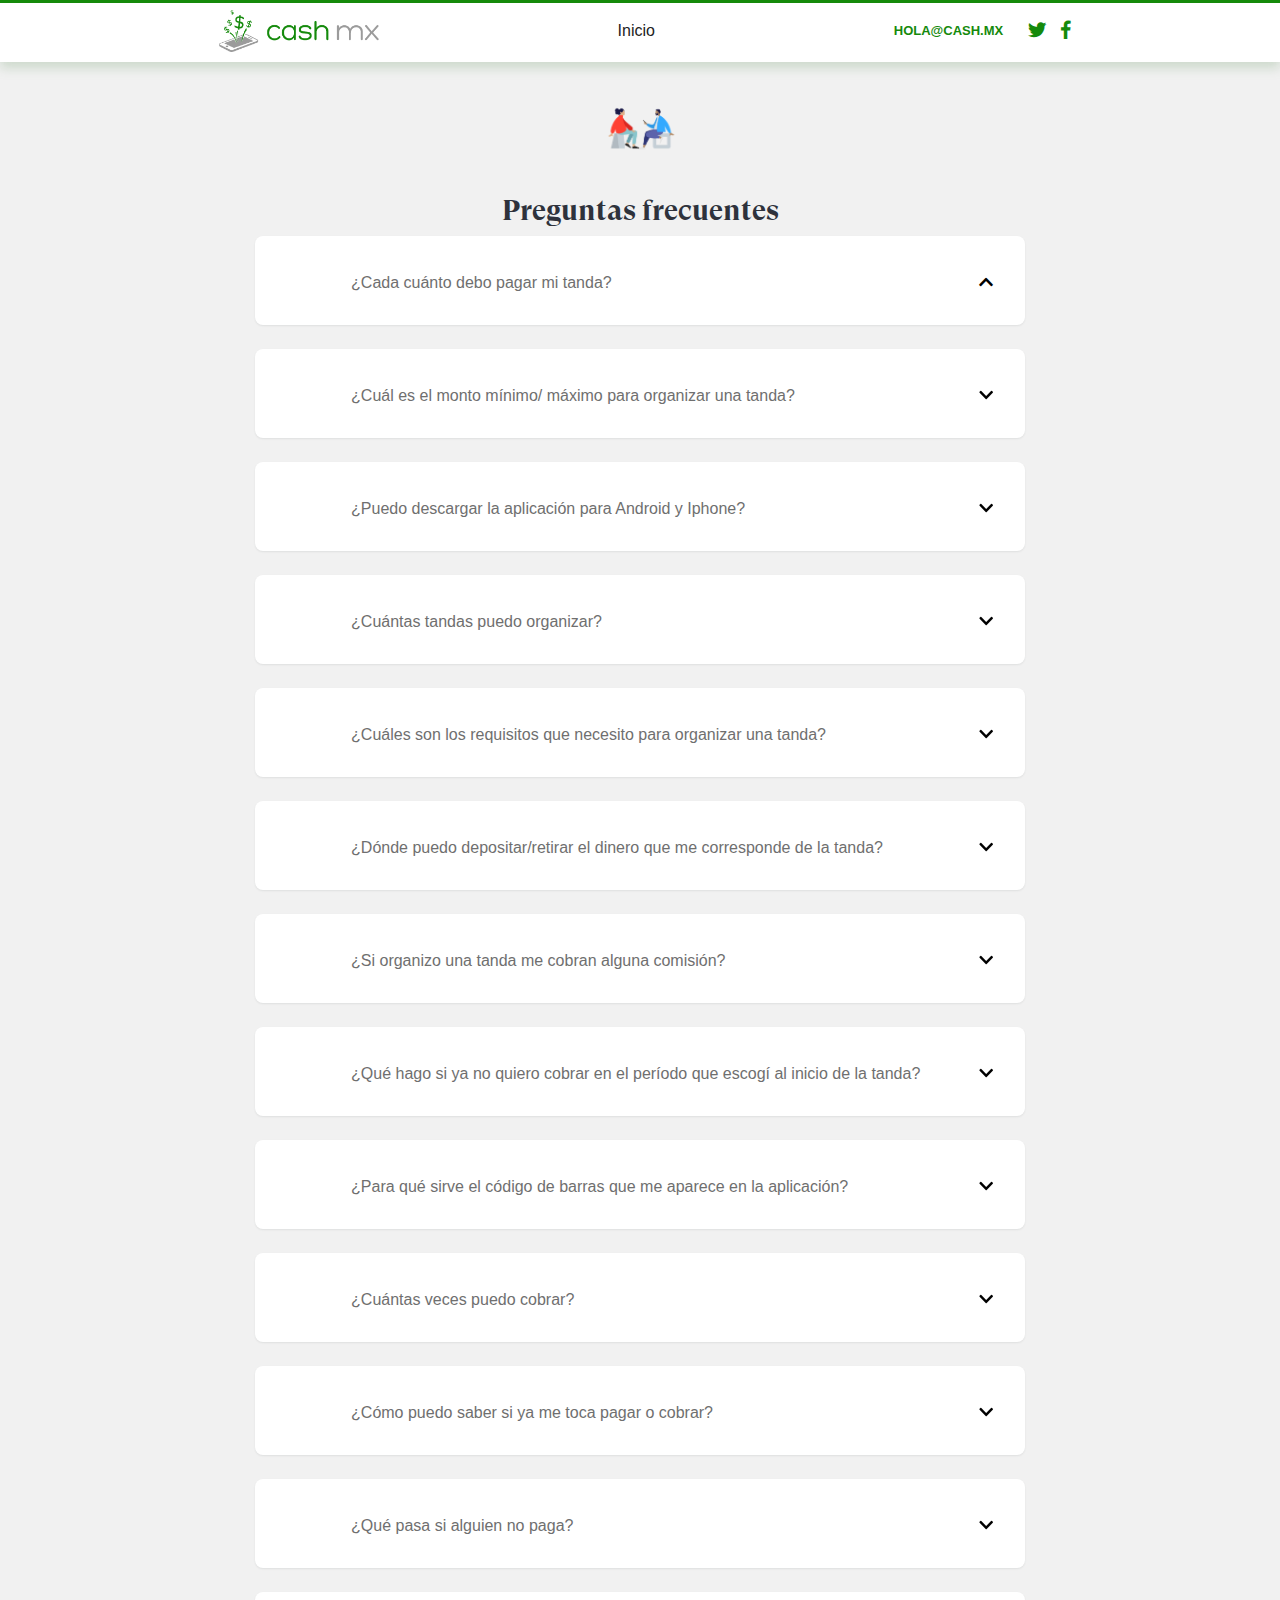
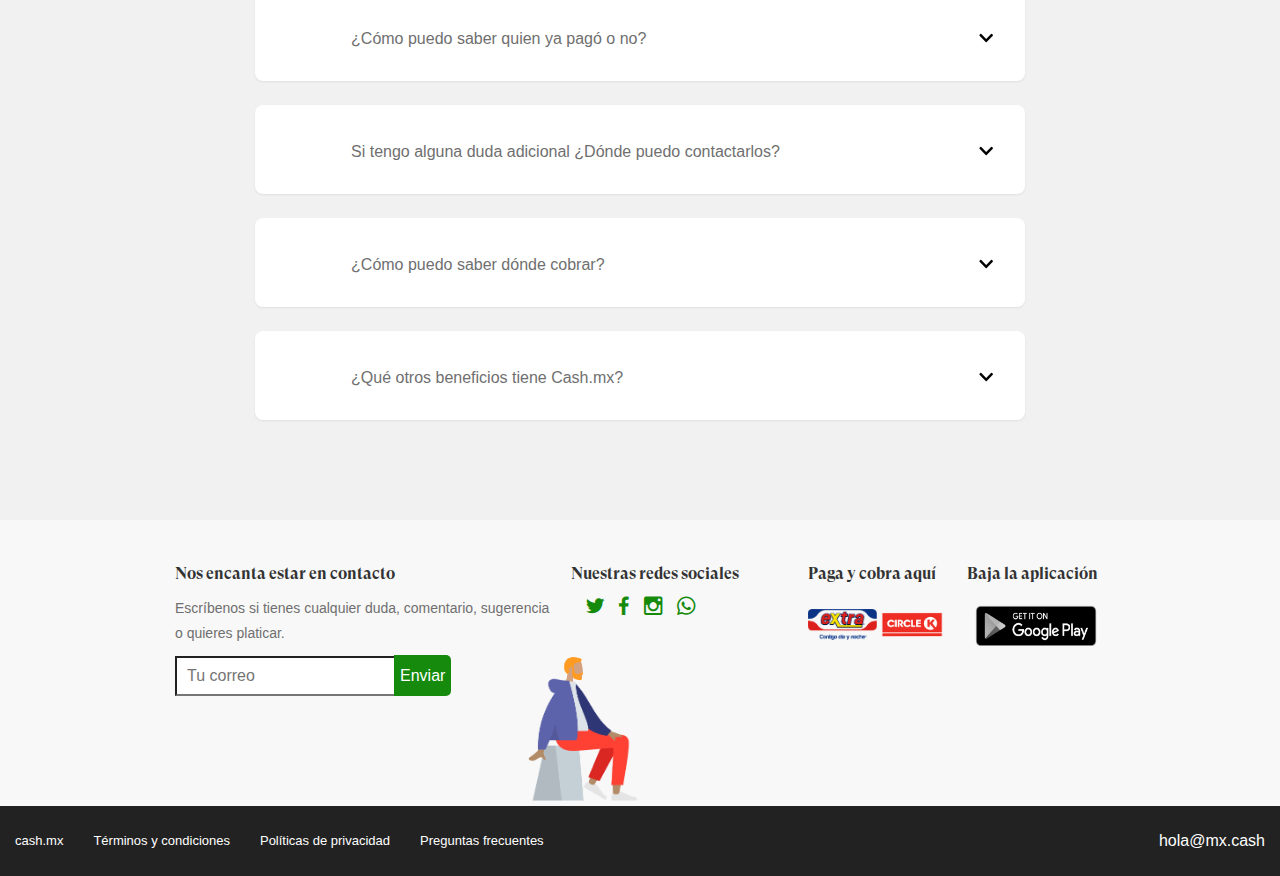
==== commit 972e4ba6: "Add FAQS link" ====
--- a/faqs.html
+++ b/faqs.html
@@ -1,6 +1,6 @@
 <!DOCTYPE html>
 <!--  This site was created in Webflow. http://www.webflow.com  -->
-<!--  Last Published: Tue Oct 22 2019 17:46:49 GMT+0000 (UTC)  -->
+<!--  Last Published: Tue Oct 22 2019 17:51:19 GMT+0000 (UTC)  -->
 <html data-wf-page="5dadfcc1bcdde121b5518901" data-wf-site="5d8e9f50464a911e9c145944">
 <head>
   <meta charset="utf-8">
@@ -292,6 +292,9 @@
         </a>
         <a href="politicas-de-privacidad.html" class="link-block w-inline-block">
           <div class="text-block-11">Políticas de privacidad</div>
+        </a>
+        <a href="faqs.html" class="link-block w-inline-block w--current">
+          <div class="text-block-11">Preguntas frecuentes</div>
         </a>
       </div>
       <div class="div-block-9">
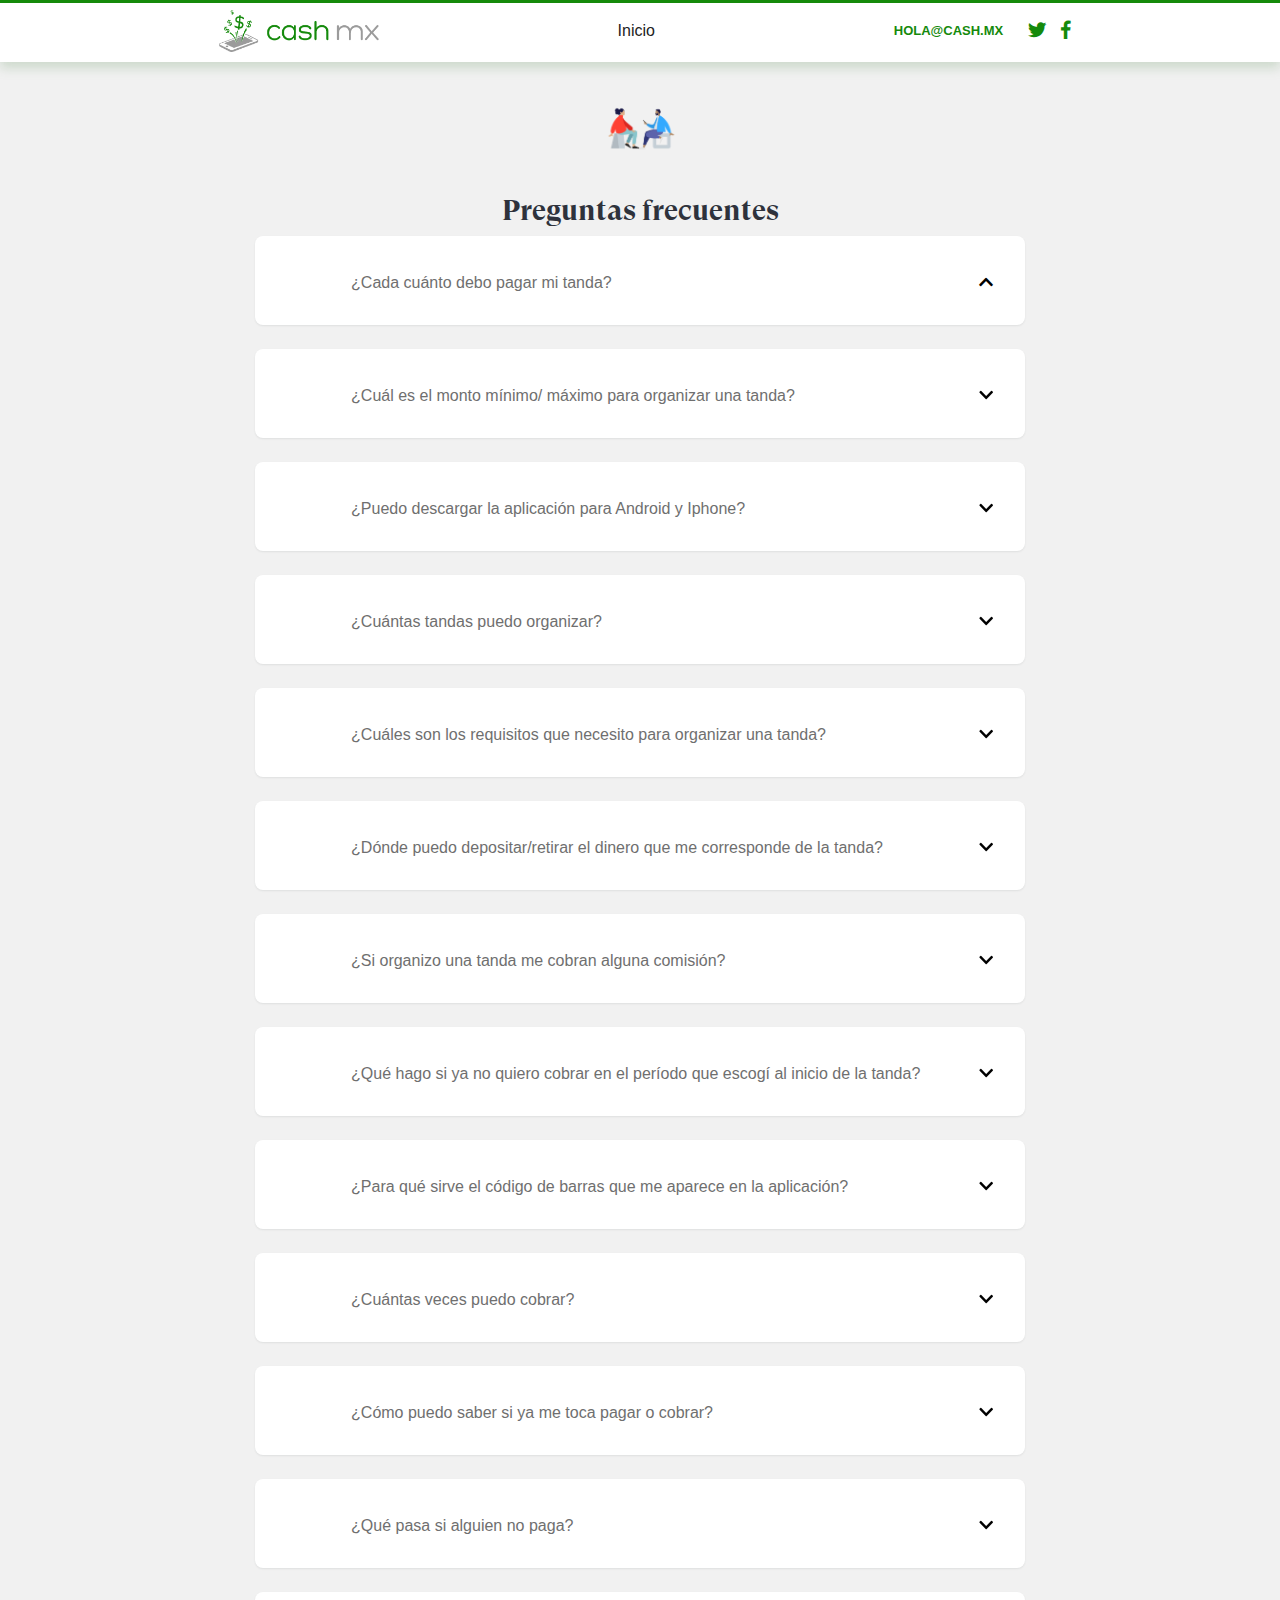
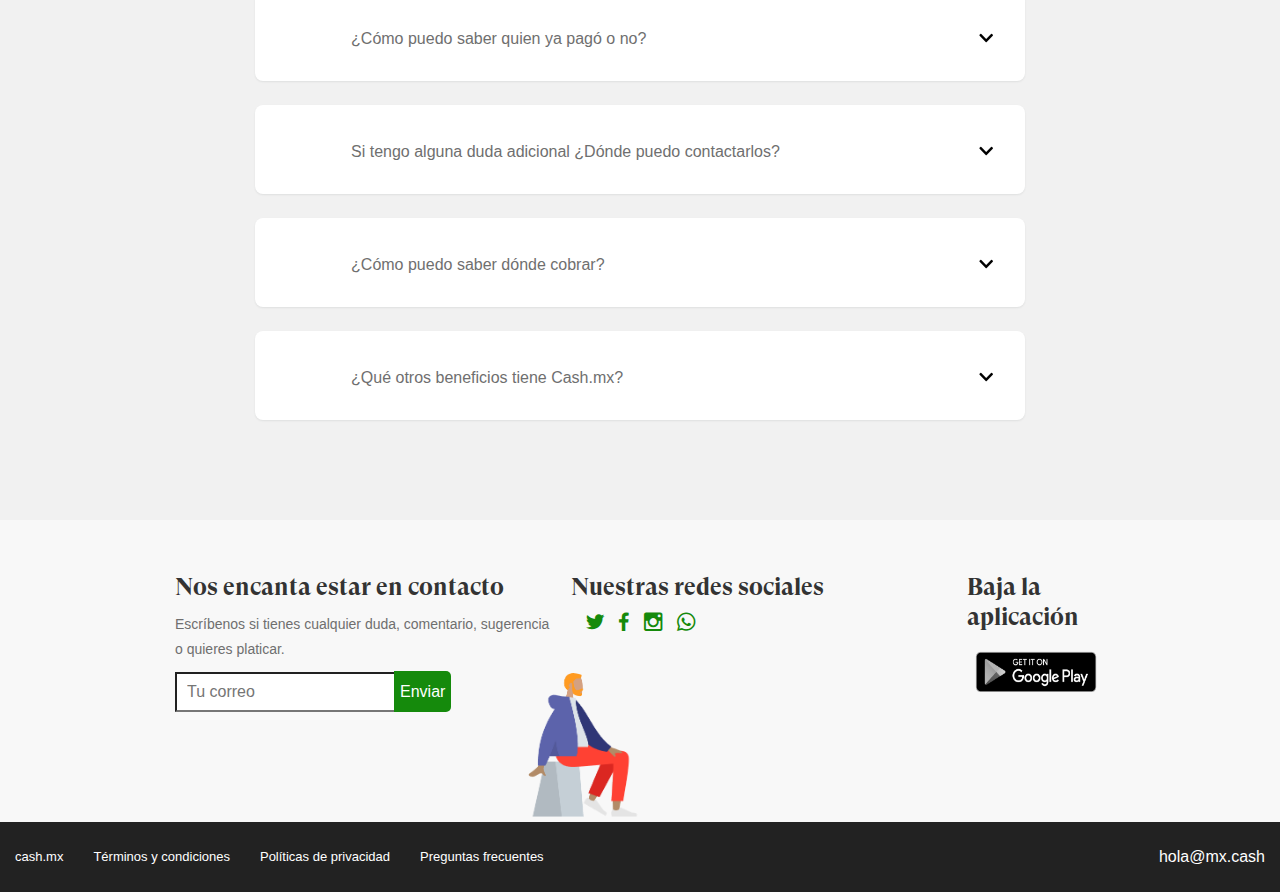
==== commit 12fdf37d: "Cambios de texto y estructura" ====
--- a/faqs.html
+++ b/faqs.html
@@ -1,6 +1,6 @@
 <!DOCTYPE html>
 <!--  This site was created in Webflow. http://www.webflow.com  -->
-<!--  Last Published: Tue Oct 22 2019 17:51:19 GMT+0000 (UTC)  -->
+<!--  Last Published: Tue Apr 14 2020 17:52:20 GMT+0000 (Coordinated Universal Time)  -->
 <html data-wf-page="5dadfcc1bcdde121b5518901" data-wf-site="5d8e9f50464a911e9c145944">
 <head>
   <meta charset="utf-8">
@@ -223,8 +223,8 @@
   <div class="section-2"><img src="images/sentado.png" alt="" class="image-25">
     <div class="div-block-15">
       <div class="columns-5 w-row">
-        <div class="column-15 w-col w-col-5 w-col-stack">
-          <h4>Nos encanta estar en contacto</h4>
+        <div class="column-15 w-col w-col-5">
+          <h3>Nos encanta estar en contacto</h3>
           <div class="text-block-3 grey_text">Escríbenos si tienes cualquier duda, comentario, sugerencia o quieres platicar.</div>
           <div class="form-block margin_auto w-form">
             <form id="email-form" name="email-form" data-name="Email Form" class="form"><input type="text" class="text-field w-input" maxlength="256" name="name-2" data-name="Name 2" placeholder="tu correo" id="name-2"><input type="submit" value="Enviar" data-wait="Please wait..." class="submit-button w-button"></form>
@@ -271,17 +271,14 @@
 </style>
           </div>
         </div>
-        <div class="w-col w-col-3 w-col-stack">
-          <h4>Nuestras redes sociales</h4><a href="https://twitter.com/cashmx1" class="link-4"><em class="social_navbar"></em></a><a href="https://www.facebook.com/Cashmx-1754180261332788/" class="link-3"><em class="social_navbar"></em></a><a href="https://www.instagram.com/cash.mx/" class="link-3"><em class="social_navbar"></em></a><a href="https://api.whatsapp.com/send?phone=525526741644" class="link-3"><em class="social_navbar"></em></a></div>
-        <div class="w-col w-col-2 w-col-stack">
-          <h4>Paga y cobra aquí</h4>
-          <div class="div-block-14">
-            <div class="pagaycobra"><img src="images/component-10.png" alt="" class="image-30"></div>
-            <div class="pagaycobra"><img src="images/component-11.png" alt=""></div>
-          </div>
-        </div>
-        <div class="w-col w-col-2 w-col-stack">
-          <h4>Baja la aplicación</h4><img src="images/en_badge_web_generic.png" srcset="images/en_badge_web_generic-p-500.png 500w, images/en_badge_web_generic.png 646w" sizes="(max-width: 479px) 100vw, (max-width: 991px) 155.03125px, 138.328125px" alt="" class="image-3"></div>
+        <div class="w-col w-col-5">
+          <h3>Nuestras redes sociales</h3><a href="https://twitter.com/cashmx1" class="link-4"><em class="social_navbar"></em></a><a href="https://www.facebook.com/Cashmx-1754180261332788/" class="link-3"><em class="social_navbar"></em></a><a href="https://www.instagram.com/cash.mx/" class="link-3"><em class="social_navbar"></em></a><a href="https://api.whatsapp.com/send?phone=525526741644" class="link-3"><em class="social_navbar"></em></a></div>
+        <div class="column-17 w-col w-col-2">
+          <h3>Baja la aplicación</h3>
+          <div class="div-block-14"><img src="images/en_badge_web_generic.png" srcset="images/en_badge_web_generic-p-500.png 500w, images/en_badge_web_generic.png 646w" sizes="(max-width: 479px) 100vw, (max-width: 767px) 155.03125px, (max-width: 991px) 13vw, 138.328125px" alt="" class="image-3">
+            <div class="pagaycobra"></div>
+          </div>
+        </div>
       </div>
     </div>
     <div class="div-block-10">
@@ -293,7 +290,7 @@
         <a href="politicas-de-privacidad.html" class="link-block w-inline-block">
           <div class="text-block-11">Políticas de privacidad</div>
         </a>
-        <a href="faqs.html" class="link-block w-inline-block w--current">
+        <a href="faqs.html" aria-current="page" class="link-block w-inline-block w--current">
           <div class="text-block-11">Preguntas frecuentes</div>
         </a>
       </div>
@@ -302,7 +299,7 @@
       </div>
     </div>
   </div>
-  <script src="https://d3e54v103j8qbb.cloudfront.net/js/jquery-3.4.1.min.220afd743d.js" type="text/javascript" integrity="sha256-CSXorXvZcTkaix6Yvo6HppcZGetbYMGWSFlBw8HfCJo=" crossorigin="anonymous"></script>
+  <script src="https://d3e54v103j8qbb.cloudfront.net/js/jquery-3.4.1.min.220afd743d.js?site=5d8e9f50464a911e9c145944" type="text/javascript" integrity="sha256-CSXorXvZcTkaix6Yvo6HppcZGetbYMGWSFlBw8HfCJo=" crossorigin="anonymous"></script>
   <script src="js/webflow.js" type="text/javascript"></script>
   <!-- [if lte IE 9]><script src="https://cdnjs.cloudflare.com/ajax/libs/placeholders/3.0.2/placeholders.min.js"></script><![endif] -->
   <script>
--- a/css/webflow.css
+++ b/css/webflow.css
@@ -813,7 +813,6 @@
 .w-widget-twitter-count-shim.w--large {
   width: 36px;
   height: 28px;
-  margin-left: 7px;
 }
 .w-widget-twitter-count-shim.w--large .w-widget-twitter-count-inner {
   font-size: 18px;
@@ -912,6 +911,10 @@
   margin: auto;
   width: 100%;
   height: 100%;
+  right: -100%;
+  bottom: -100%;
+  top: -100%;
+  left: -100%;
   object-fit: cover;
   z-index: -100;
 }
@@ -1097,41 +1100,9 @@
 .w-dropdown-link.w--current {
   color: #0082f3;
 }
-.w-nav[data-collapse="all"] .w-dropdown,
-.w-nav[data-collapse="all"] .w-dropdown-toggle {
-  display: block;
-}
-.w-nav[data-collapse="all"] .w-dropdown-list {
-  position: static;
-}
-@media screen and (max-width: 991px) {
-  .w-nav[data-collapse="medium"] .w-dropdown,
-  .w-nav[data-collapse="medium"] .w-dropdown-toggle {
-    display: block;
-  }
-  .w-nav[data-collapse="medium"] .w-dropdown-list {
-    position: static;
-  }
-}
 @media screen and (max-width: 767px) {
-  .w-nav[data-collapse="small"] .w-dropdown,
-  .w-nav[data-collapse="small"] .w-dropdown-toggle {
-    display: block;
-  }
-  .w-nav[data-collapse="small"] .w-dropdown-list {
-    position: static;
-  }
   .w-nav-brand {
     padding-left: 10px;
-  }
-}
-@media screen and (max-width: 479px) {
-  .w-nav[data-collapse="tiny"] .w-dropdown,
-  .w-nav[data-collapse="tiny"] .w-dropdown-toggle {
-    display: block;
-  }
-  .w-nav[data-collapse="tiny"] .w-dropdown-list {
-    position: static;
   }
 }
 /**
@@ -1625,7 +1596,7 @@
   position: relative;
   float: right;
 }
-.w--nav-menu-open {
+[data-nav-menu-open] {
   display: block !important;
   position: absolute;
   top: 100%;
@@ -1649,14 +1620,14 @@
   right: 0;
   width: 100%;
 }
-.w-nav-overlay .w--nav-menu-open {
+.w-nav-overlay [data-nav-menu-open] {
   top: 0;
 }
 .w-nav[data-animation="over-left"] .w-nav-overlay {
   width: auto;
 }
 .w-nav[data-animation="over-left"] .w-nav-overlay,
-.w-nav[data-animation="over-left"] .w--nav-menu-open {
+.w-nav[data-animation="over-left"] [data-nav-menu-open] {
   right: auto;
   z-index: 1;
   top: 0;
@@ -1665,7 +1636,7 @@
   width: auto;
 }
 .w-nav[data-animation="over-right"] .w-nav-overlay,
-.w-nav[data-animation="over-right"] .w--nav-menu-open {
+.w-nav[data-animation="over-right"] [data-nav-menu-open] {
   left: auto;
   z-index: 1;
   top: 0;
@@ -1694,6 +1665,15 @@
 .w-nav[data-collapse="all"] .w-nav-button {
   display: block;
 }
+.w--nav-dropdown-open {
+  display: block;
+}
+.w--nav-dropdown-toggle-open {
+  display: block;
+}
+.w--nav-dropdown-list-open {
+  position: static;
+}
 @media screen and (max-width: 991px) {
   .w-nav[data-collapse="medium"] .w-nav-menu {
     display: none;
@@ -1753,6 +1733,9 @@
 .w-tab-link.w--current {
   background-color: #C8C8C8;
 }
+.w-tab-link:focus {
+  outline: 0;
+}
 .w-tab-content {
   position: relative;
   display: block;
--- a/css/cash-mx.webflow.css
+++ b/css/cash-mx.webflow.css
@@ -212,10 +212,7 @@
 }
 
 .column-7 {
-  display: -webkit-box;
-  display: -webkit-flex;
-  display: -ms-flexbox;
-  display: flex;
+  display: block;
   margin: 60px auto;
   -webkit-box-orient: horizontal;
   -webkit-box-direction: normal;
@@ -297,10 +294,7 @@
 }
 
 .columns-4 {
-  display: -webkit-box;
-  display: -webkit-flex;
-  display: -ms-flexbox;
-  display: flex;
+  display: block;
   -webkit-flex-wrap: wrap;
   -ms-flex-wrap: wrap;
   flex-wrap: wrap;
@@ -420,10 +414,11 @@
 
 .section.bg_blue {
   padding-bottom: 60px;
-  background-color: #e8f4ff;
+  background-color: #fff;
 }
 
 .section.alianzas_section {
+  display: none;
   margin-top: 0px;
   margin-bottom: 30px;
   padding-top: 0px;
@@ -653,13 +648,12 @@
   z-index: 0;
   -webkit-perspective-origin: 50% 50%;
   perspective-origin: 50% 50%;
-  -webkit-transform: scale3d(1.5, 1.6, 1);
-  transform: scale3d(1.5, 1.6, 1);
+  -webkit-transform: none;
+  -ms-transform: none;
+  transform: none;
   -webkit-transform-origin: 0% 50%;
   -ms-transform-origin: 0% 50%;
   transform-origin: 0% 50%;
-  -webkit-transform-style: preserve-3d;
-  transform-style: preserve-3d;
 }
 
 .column-12 {
@@ -689,6 +683,7 @@
 
 .image-7 {
   position: relative;
+  max-height: 150px;
 }
 
 .column-14 {
@@ -807,6 +802,7 @@
 .image-15 {
   position: relative;
   z-index: 1;
+  height: 120px;
 }
 
 .image-16 {
@@ -1191,6 +1187,7 @@
 }
 
 .html-embed {
+  display: block;
   max-width: 240px;
 }
 
@@ -1632,7 +1629,16 @@
   margin-bottom: 15px;
 }
 
-@media (max-width: 991px) {
+.html-embed-2 {
+  display: none;
+  max-width: 240px;
+}
+
+.div-block-26 {
+  display: none;
+}
+
+@media screen and (max-width: 991px) {
   .div-block-4.benficios_icono {
     margin-right: 20px;
     -webkit-box-pack: end;
@@ -1934,6 +1940,21 @@
     padding-top: 8px;
     padding-bottom: 8px;
   }
+  .column-15 {
+    display: -webkit-box;
+    display: -webkit-flex;
+    display: -ms-flexbox;
+    display: flex;
+    -webkit-box-orient: vertical;
+    -webkit-box-direction: normal;
+    -webkit-flex-direction: column;
+    -ms-flex-direction: column;
+    flex-direction: column;
+    -webkit-box-align: center;
+    -webkit-align-items: center;
+    -ms-flex-align: center;
+    align-items: center;
+  }
   .item-list {
     background-color: #394b66;
   }
@@ -1962,9 +1983,12 @@
   .section01 {
     padding: 100px 8px;
   }
-}
-
-@media (max-width: 767px) {
+  .column-16 {
+    margin-bottom: 32px;
+  }
+}
+
+@media screen and (max-width: 767px) {
   .div-block-4.benficios_icono {
     margin-right: 13px;
   }
@@ -2177,7 +2201,7 @@
   }
 }
 
-@media (max-width: 479px) {
+@media screen and (max-width: 479px) {
   .div-block-4.benficios_icono {
     width: 100%;
     margin-top: 0px;
@@ -2388,7 +2412,7 @@
     font-size: 27px;
   }
   .heading_pasos {
-    width: 55%;
+    width: 80%;
   }
   .container-2 {
     margin-right: 0px;
@@ -2467,7 +2491,7 @@
     display: -ms-flexbox;
     display: flex;
     width: 340px;
-    max-width: none;
+    max-width: 100%;
     -webkit-box-orient: horizontal;
     -webkit-box-direction: normal;
     -webkit-flex-direction: row;
